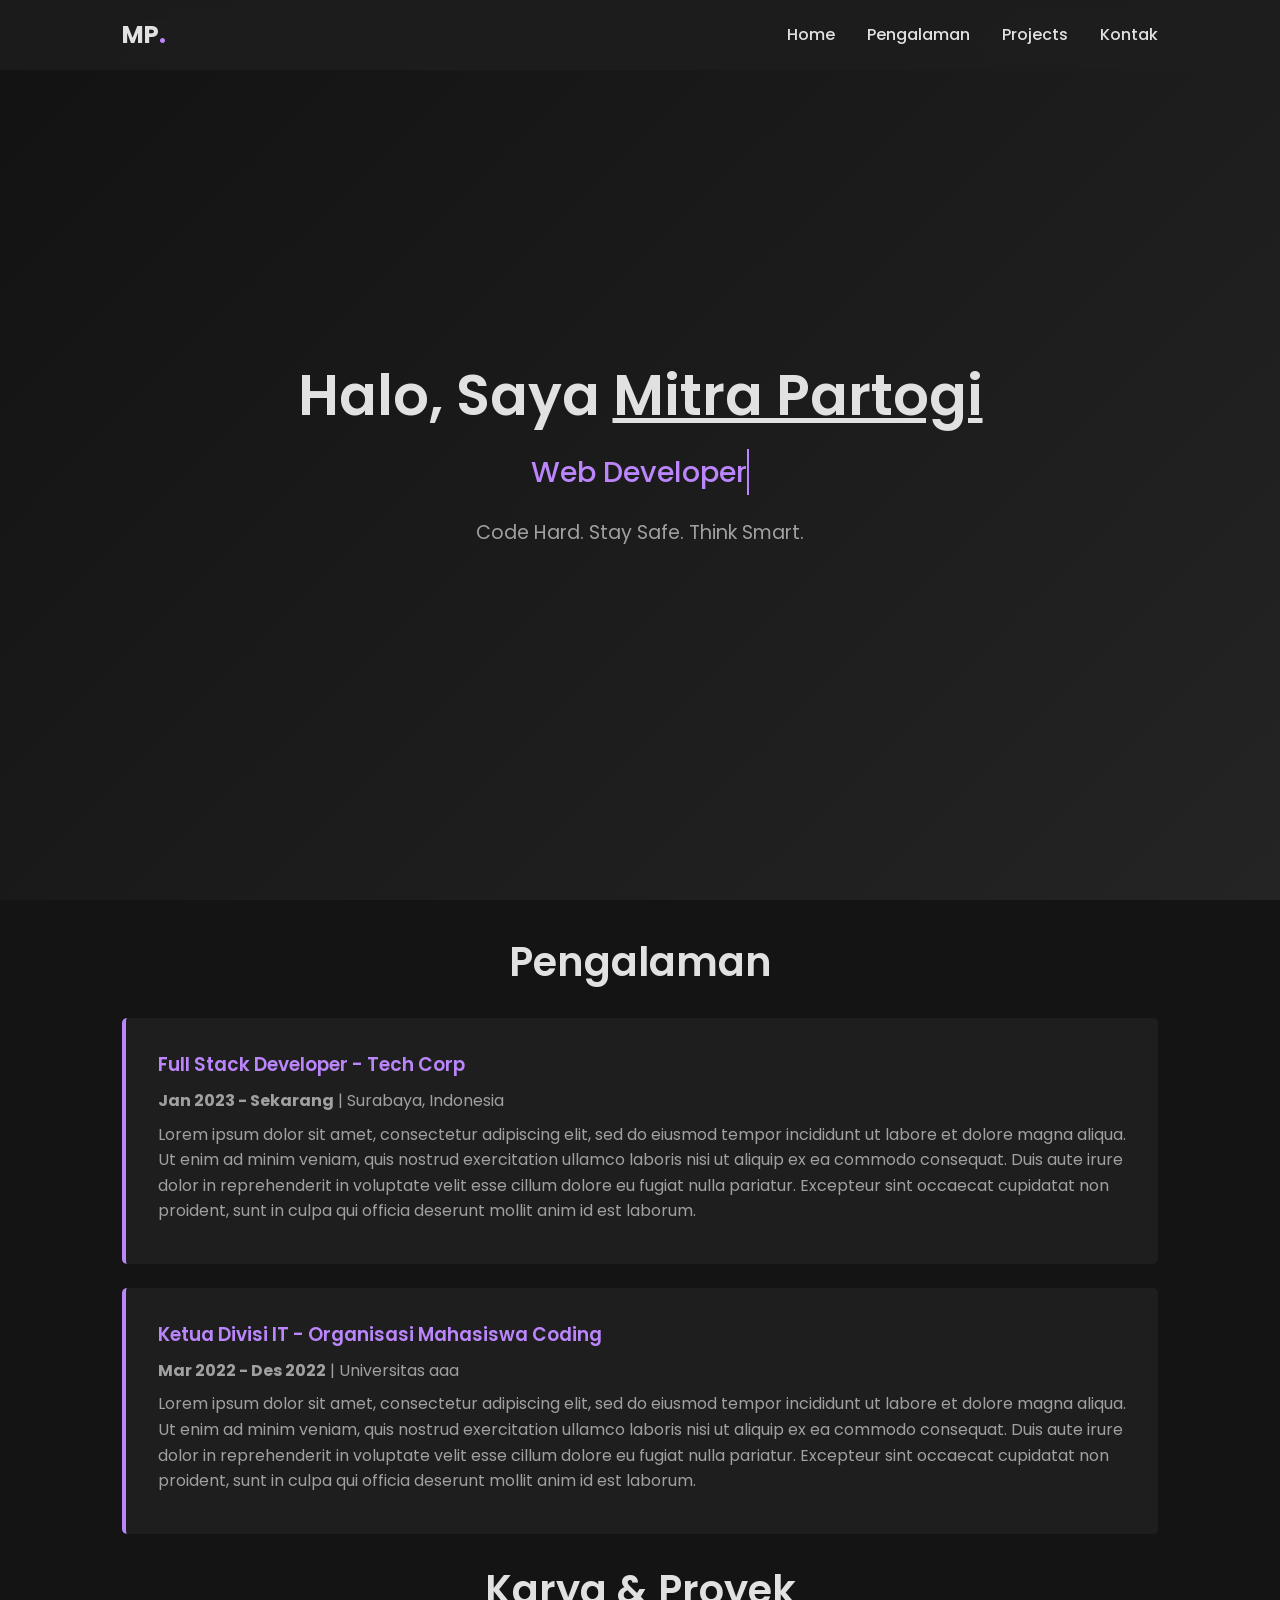
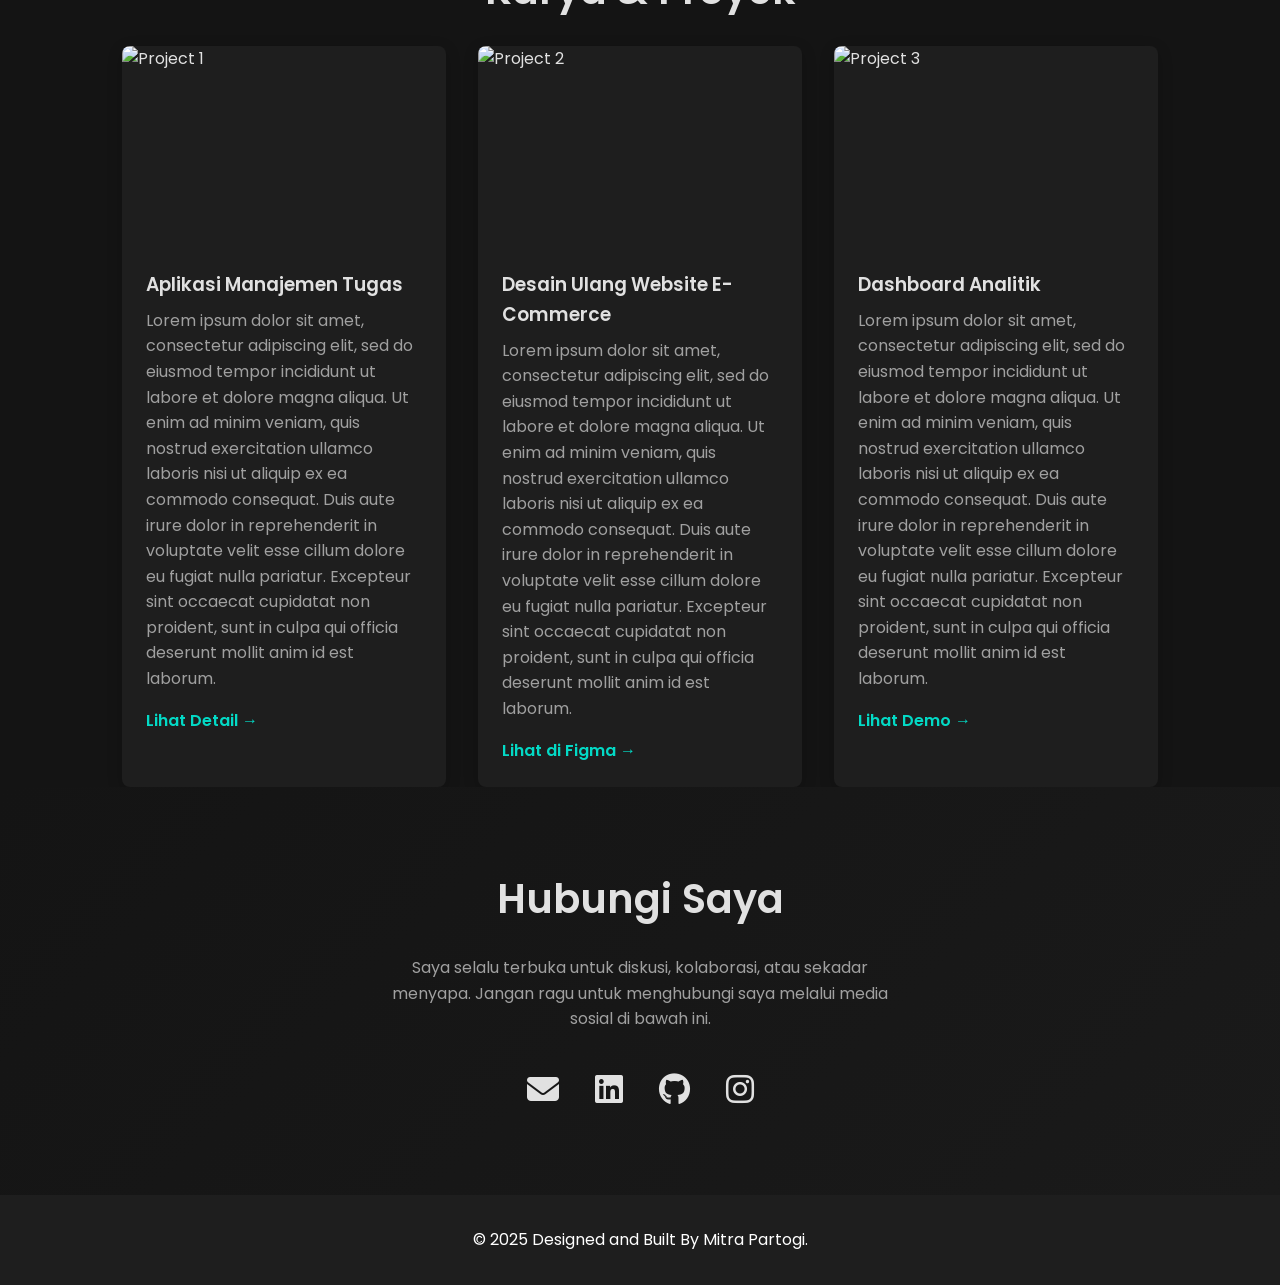
==== index.html @ 8de37dbc "big updatee" ====
<!DOCTYPE html>
<html lang="id">
<head>
    <meta charset="UTF-8">
    <meta name="viewport" content="width=device-width, initial-scale=1.0">
    <title>Mitra Partogi</title>
    <link rel="preconnect" href="https://fonts.googleapis.com">
    <link rel="preconnect" href="https://fonts.gstatic.com" crossorigin>
    <link href="https://fonts.googleapis.com/css2?family=Poppins:wght@400;500;600;700&display=swap" rel="stylesheet">
    <link rel="stylesheet" href="https://cdnjs.cloudflare.com/ajax/libs/font-awesome/6.5.1/css/all.min.css">
    <link rel="stylesheet" href="style.css">
</head>
<body>

    <header class="navbar">
        <div class="container">
            <a href="#home" class="logo">MP<span class="logoo">.</span></a>
            <ul class="nav-links">
                <li><a href="#home">Home</a></li>
                <li><a href="#experience">Pengalaman</a></li>
                <li><a href="#work">Projects</a></li>
                <li><a href="#contact">Kontak</a></li>
            </ul>
        </div>  
    </header>

    <main>
        <section id="home">
            <div class="home-content">
                <h1>Halo, Saya <span style="text-decoration: underline;">Mitra Partogi</span></h1>
                <p class="profession">Web Developer & UI/UX Enthusiast</p>
                <p class="tagline">Code Hard. Stay Safe. Think Smart.</p>
            </div>
        </section>

        <section id="experience" class="container">
            <h2 style="margin-top: 30px;">Pengalaman</h2>
            <div class="experience-list">
                <div class="experience-item">
                    <h3>Full Stack Developer - Tech Corp</h3>
                    <p><strong>Jan 2023 - Sekarang</strong> | Surabaya, Indonesia</p>
                    <p>
Lorem ipsum dolor sit amet, consectetur adipiscing elit, sed do eiusmod tempor incididunt ut labore et dolore magna aliqua. Ut enim ad minim veniam, quis nostrud exercitation ullamco laboris nisi ut aliquip ex ea commodo consequat. Duis aute irure dolor in reprehenderit in voluptate velit esse cillum dolore eu fugiat nulla pariatur. Excepteur sint occaecat cupidatat non proident, sunt in culpa qui officia deserunt mollit anim id est laborum.                    </p>
                </div>
                <div class="experience-item">
                    <h3>Ketua Divisi IT - Organisasi Mahasiswa Coding</h3>
                    <p><strong>Mar 2022 - Des 2022</strong> | Universitas aaa</p>
                    <p>
                        Lorem ipsum dolor sit amet, consectetur adipiscing elit, sed do eiusmod tempor incididunt ut labore et dolore magna aliqua. Ut enim ad minim veniam, quis nostrud exercitation ullamco laboris nisi ut aliquip ex ea commodo consequat. Duis aute irure dolor in reprehenderit in voluptate velit esse cillum dolore eu fugiat nulla pariatur. Excepteur sint occaecat cupidatat non proident, sunt in culpa qui officia deserunt mollit anim id est laborum.
                    </p>
                </div>
            </div>
        </section>

        <section id="work" class="container">
            <h2>Karya & Proyek</h2>
            <div class="project-grid">
                <div class="project-card">
                    <img src="https://source.unsplash.com/500x300/?website,tech" alt="Project 1">
                    <div class="project-content">
                        <h3>Aplikasi Manajemen Tugas</h3>
                        <p>
                            Lorem ipsum dolor sit amet, consectetur adipiscing elit, sed do eiusmod tempor incididunt ut labore et dolore magna aliqua. Ut enim ad minim veniam, quis nostrud exercitation ullamco laboris nisi ut aliquip ex ea commodo consequat. Duis aute irure dolor in reprehenderit in voluptate velit esse cillum dolore eu fugiat nulla pariatur. Excepteur sint occaecat cupidatat non proident, sunt in culpa qui officia deserunt mollit anim id est laborum.
                        </p>
                        <a href="#" class="project-link">Lihat Detail &rarr;</a>
                    </div>
                </div>
                <div class="project-card">
                    <img src="https://source.unsplash.com/500x300/?ecommerce,abstract" alt="Project 2">
                    <div class="project-content">
                        <h3>Desain Ulang Website E-Commerce</h3>
                        <p>
                            Lorem ipsum dolor sit amet, consectetur adipiscing elit, sed do eiusmod tempor incididunt ut labore et dolore magna aliqua. Ut enim ad minim veniam, quis nostrud exercitation ullamco laboris nisi ut aliquip ex ea commodo consequat. Duis aute irure dolor in reprehenderit in voluptate velit esse cillum dolore eu fugiat nulla pariatur. Excepteur sint occaecat cupidatat non proident, sunt in culpa qui officia deserunt mollit anim id est laborum.
                        </p>
                        <a href="#" class="project-link">Lihat di Figma &rarr;</a>
                    </div>
                </div>
                <div class="project-card">
                    <img src="https://source.unsplash.com/500x300/?data,visualization" alt="Project 3">
                    <div class="project-content">
                        <h3>Dashboard Analitik</h3>
                        <p>
                           Lorem ipsum dolor sit amet, consectetur adipiscing elit, sed do eiusmod tempor incididunt ut labore et dolore magna aliqua. Ut enim ad minim veniam, quis nostrud exercitation ullamco laboris nisi ut aliquip ex ea commodo consequat. Duis aute irure dolor in reprehenderit in voluptate velit esse cillum dolore eu fugiat nulla pariatur. Excepteur sint occaecat cupidatat non proident, sunt in culpa qui officia deserunt mollit anim id est laborum.
                        </p>   
                        <a href="#" class="project-link">Lihat Demo &rarr;</a>
                    </div>
                </div>
            </div>
        </section>

        <section id="contact">
            <div class="container contact-content">
                <h2>Hubungi Saya</h2>
                <p>Saya selalu terbuka untuk diskusi, kolaborasi, atau sekadar menyapa. Jangan ragu untuk menghubungi saya melalui media sosial di bawah ini.</p>
                <div class="social-links">
                    <a href="mailto:mitrapartogi@gmail.com" target="_blank" title="Email"><i class="fas fa-envelope"></i></a>
                    <a href="https://www.linkedin.com/in/mitra-partogi" target="_blank" title="LinkedIn"><i class="fab fa-linkedin"></i></a>
                    <a href="https://github.com/mitrapartogi13" target="_blank" title="GitHub"><i class="fab fa-github"></i></a>
                    <a href="https://www.instagram.com/mitrapartogiii._/" target="_blank" title="Instagram"><i class="fab fa-instagram"></i></a>
                </div>
            </div>
        </section>
    </main>

    <footer>
        <div class="container">
            <p>&copy; 2025 Designed and Built By Mitra Partogi.</p>
        </div>
    </footer>

    <script src="script.js"></script>


</body>
</html>
---- style.css ----
/* --- General Styling & Variables --- */

        html {
            scroll-padding-top: 70.39px; 
            scroll-behavior: smooth;
        }
        :root {
            --primary-color: #BB86FC;
            --secondary-color: #03DAC6;
            --background-color: #141414;
            --surface-color: #1E1E1E;
            --text-color: #E1E1E1;
            --text-color-secondary: #A0A0A0;
        }

        * {
            margin: 0;
            padding: 0;
            box-sizing: border-box;
            scroll-behavior: smooth;
        }

        body {
            font-family: 'Poppins', sans-serif;
            background-color: var(--background-color);
            color: var(--text-color);
            line-height: 1.6;
        }

        .container {
            max-width: 1100px;
            margin: auto;
            padding: 0 2rem;
            overflow: hidden;
            
        }

        h1, h2, h3 {
            font-weight: 600;
            color: var(--text-color);
        }

        h1 { font-size: 3rem; }
        h2 { font-size: 2.5rem; margin-bottom: 1.5rem; text-align: center; }

        section {
            padding: 5rem 0;
            opacity: 0;
            transform: translateY(20px);
            transition: opacity 0.6s ease-out, transform 0.6s ease-out;
        }

        section.visible {
            opacity: 1;
            transform: translateY(0);
        }

        /* --- Navigation Bar --- */
        .navbar {
            position: fixed;
            top: 0;
            left: 0;
            width: 100%;
            padding: 1rem 0;
            background: rgba(30, 30, 30, 0.85);
            backdrop-filter: blur(10px);
            z-index: 1000;
            transition: background 0.3s;
        }
        
        .navbar .container {
            display: flex;
            justify-content: space-between;
            align-items: center;
        }

        .navbar .logo {
            font-size: 1.5rem;
            font-weight: 700;
            color: var(--text-color);
            text-decoration: none;
           

            transition: transform 0.3s ease-in-out;
            will-change: transform;
        }
        .navbar .logo .logoo {
            color: var(--primary-color);
        }

        .navbar .logo:hover {
           transform: scale(1.05);
        }

        .nav-links {
            list-style: none;
            display: flex;
        }

        .nav-links li {
            margin-left: 2rem;
        }

        .nav-links a {
            color: var(--text-color);
            text-decoration: none;
            font-weight: 500;
            position: relative;
            transition: color 0.3s;
        }

        .nav-links a::after {
            content: '';
            position: absolute;
            width: 0;
            height: 2px;
            bottom: -5px;
            left: 50%;
            transform: translateX(-50%);
            background-color: var(--primary-color);
            transition: width 0.3s;
        }

        .nav-links a:hover {
            color: var(--primary-color);
        }

        .nav-links a:hover::after {
            width: 100%;
        }

        /* --- Home Section --- */
        #home {
            height: 100vh;
            display: flex;
            align-items: center;
            text-align: center;
            background: linear-gradient(135deg, rgba(18, 18, 18, 0.95), rgba(40, 40, 40, 0.8)), no-repeat center center/cover;
            /* background: linear-gradient(135deg, rgba(18, 18, 18, 0.95), rgba(40, 40, 40, 0.8)), url('https://www.istockphoto.com/photo/colorful-light-abstract-background-for-backdrop-and-copy-space-abstract-dark-gm1201994146-344903855?utm_campaign=srp_photos_bottom&utm_content=https%3A%2F%2Funsplash.com%2Fs%2Fphotos%2Fabstract-drk&utm_medium=affiliate&utm_source=unsplash&utm_term=abstract+drk%3A%3A%3A') no-repeat center center/cover; */

        }

        #home .home-content {
            max-width: 800px;
            margin: auto;
        }

        #home h1 {
            font-size: 3.5rem;
            margin-bottom: 0.5rem;
        }

        #home .profession {
            font-size: 1.8rem;
            color: var(--primary-color);
            font-weight: 500;
            margin-bottom: 1rem;
            border-right: 2px solid var(--primary-color); /* Ganti warna jika perlu */
            animation: blink-caret .75s step-end infinite;
            white-space: nowrap; /* Mencegah teks turun baris saat animasi*/
            overflow: hidden; /* Menyembunyikan teks yang belum diketik */
            display: inline-block;
            
        }

        @keyframes blink-caret {
            from, to { border-color: transparent }
            50% { border-color: var(--primary-color); }
        }

        #home .tagline {
            font-size: 1.2rem;
            color: var(--text-color-secondary);
            max-width: 600px;
            margin: auto;
        }

        /* --- Experience Section --- */


        .experience-item {
            background: var(--surface-color);
            padding: 2rem;
            margin-bottom: 1.5rem;
            border-left: 4px solid var(--primary-color);
            border-radius: 5px;
            transition: transform 0.3s, box-shadow 0.3s;
        }

        .experience-item:hover {
            transform: translateY(-5px);
            box-shadow: 0 10px 20px rgba(0,0,0,0.2);
        }

        .experience-item h3 {
            color: var(--primary-color);
            margin-bottom: 0.5rem;
        }

        .experience-item p {
            color: var(--text-color-secondary);
            margin-bottom: 0.5rem;
        }

        /* --- Work/Projects Section --- */
        .project-grid {
            display: grid;
            grid-template-columns: repeat(auto-fit, minmax(320px, 1fr));
            gap: 2rem;
        }

        .project-card {
            background: var(--surface-color);
            border-radius: 8px;
            overflow: hidden;
            box-shadow: 0 4px 15px rgba(0,0,0,0.2);
            transition: transform 0.3s, box-shadow 0.3s;
        }

        .project-card:hover {
            transform: translateY(-10px);
            box-shadow: 0 15px 30px rgba(187, 134, 252, 0.15);
        }

        .project-card img {
            width: 100%;
            height: 200px;
            object-fit: cover;
            display: block;
        }

        .project-content {
            padding: 1.5rem;
        }

        .project-content h3 {
            margin-bottom: 0.5rem;
        }

        .project-content p {
            color: var(--text-color-secondary);
            margin-bottom: 1rem;
        }

        .project-link {
            display: inline-block;
            text-decoration: none;
            color: var(--secondary-color);
            font-weight: 600;
            transition: color 0.3s;
        }
        .project-link:hover {
            color: var(--primary-color);
        }

        /* --- Contact Section --- */
        #contact {
            background: linear-gradient(135deg, var(--background-color), #1a1a1a);
        }

        .contact-content {
            text-align: center;
            max-width: 600px;
            margin: auto;
        }

        .contact-content p {
            margin-bottom: 2rem;
            color: var(--text-color-secondary);
        }

        .social-links a {
            color: var(--text-color);
            font-size: 2rem;
            margin: 0 1rem;
            transition: color 0.3s, transform 0.3s;
        }

        .social-links a:hover {
            color: var(--primary-color);
            transform: translateY(-3px);
        }

        /* --- Footer --- */
        footer {
            text-align: center;
            padding: 2rem 0;
            background: var(--surface-color);
            color: white;
        }

        /* --- Responsive Design --- */
        @media (max-width: 768px) {
            h1 { font-size: 2.5rem; }
            #home h1 { font-size: 2.8rem; }
            #home .profession { font-size: 1.5rem; }
            h2 { font-size: 2rem; }

            .nav-links {
                display: none; /* Sembunyikan untuk menu hamburger jika diperlukan */
                /* Untuk contoh ini, kita biarkan tetap terlihat tapi akan wrap */
                flex-direction: column;
                position: absolute;
                top: 60px;
                right: 20px;
                background: var(--surface-color);
                padding: 1rem;
                border-radius: 5px;
            }

            .navbar .container {
                /* Atur agar logo tetap di kiri & ikon menu di kanan */
                /* Untuk saat ini kita biarkan sederhana */
            }
        }
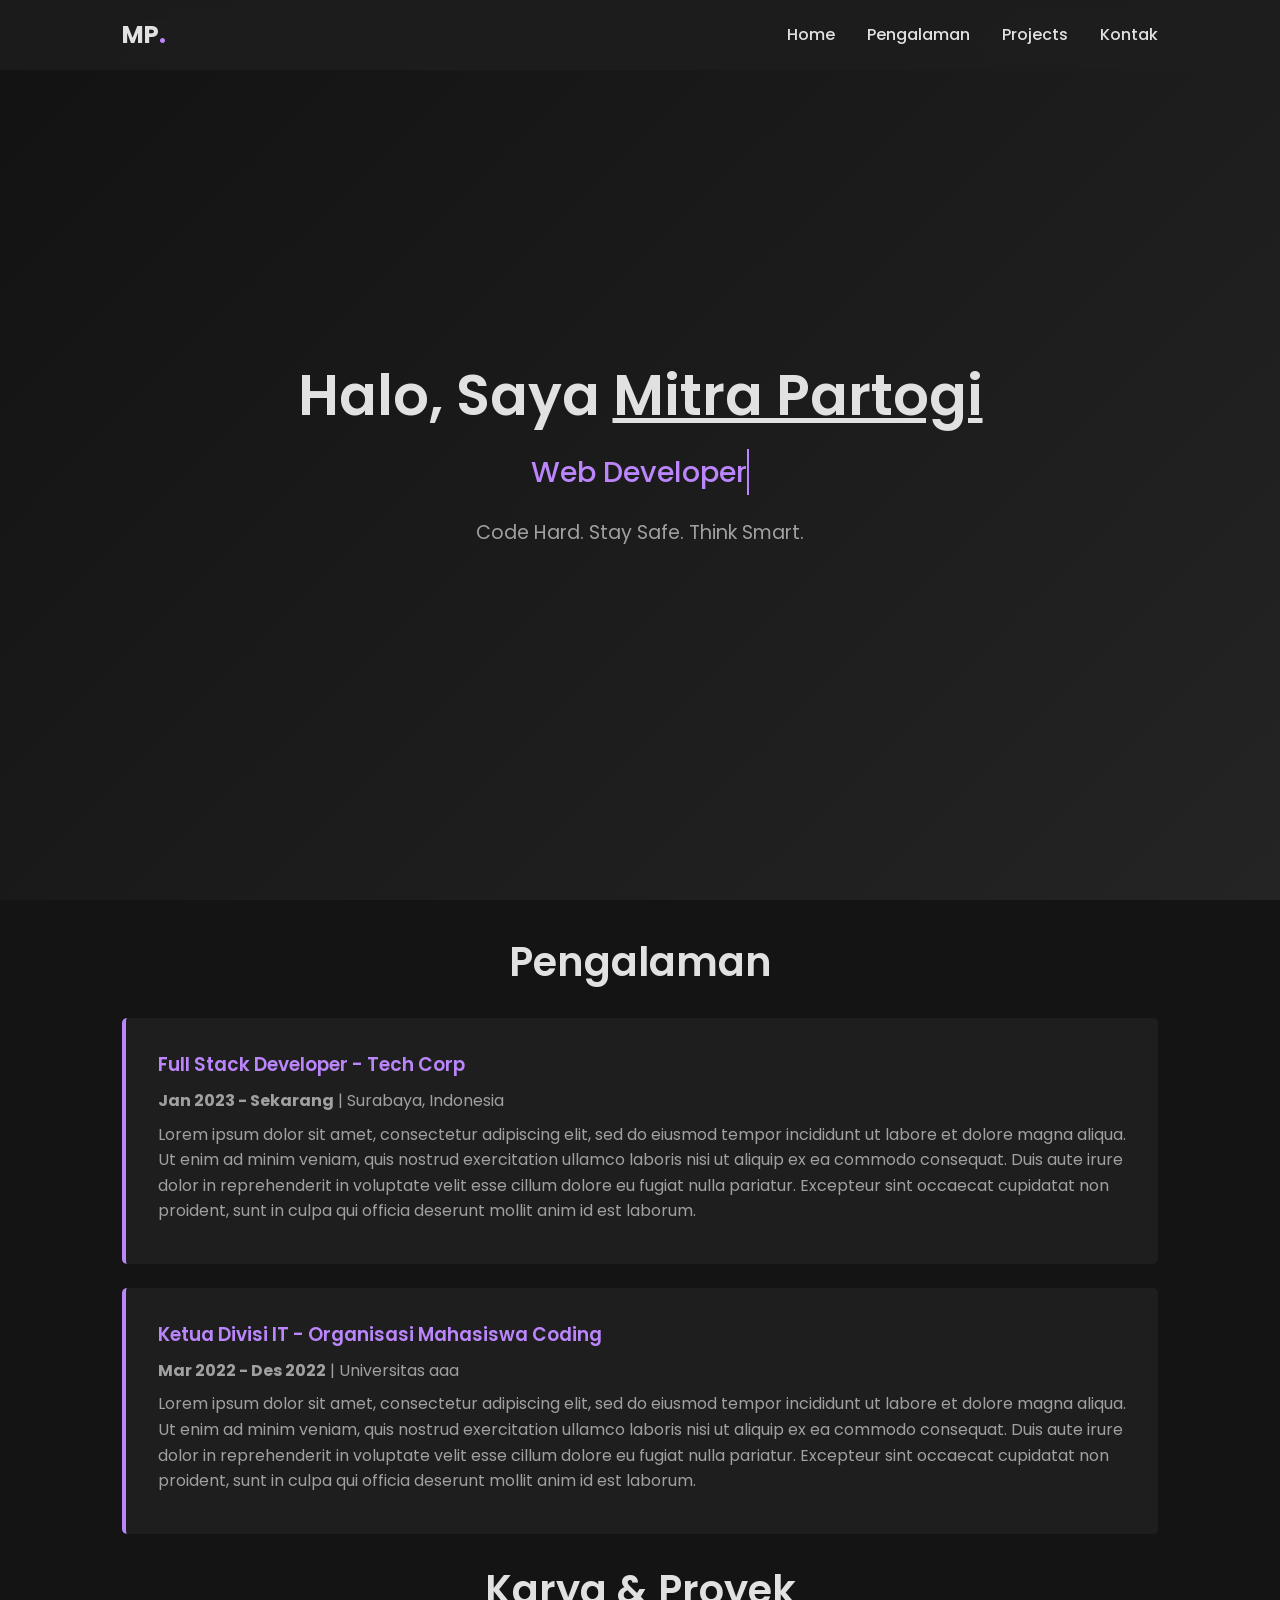
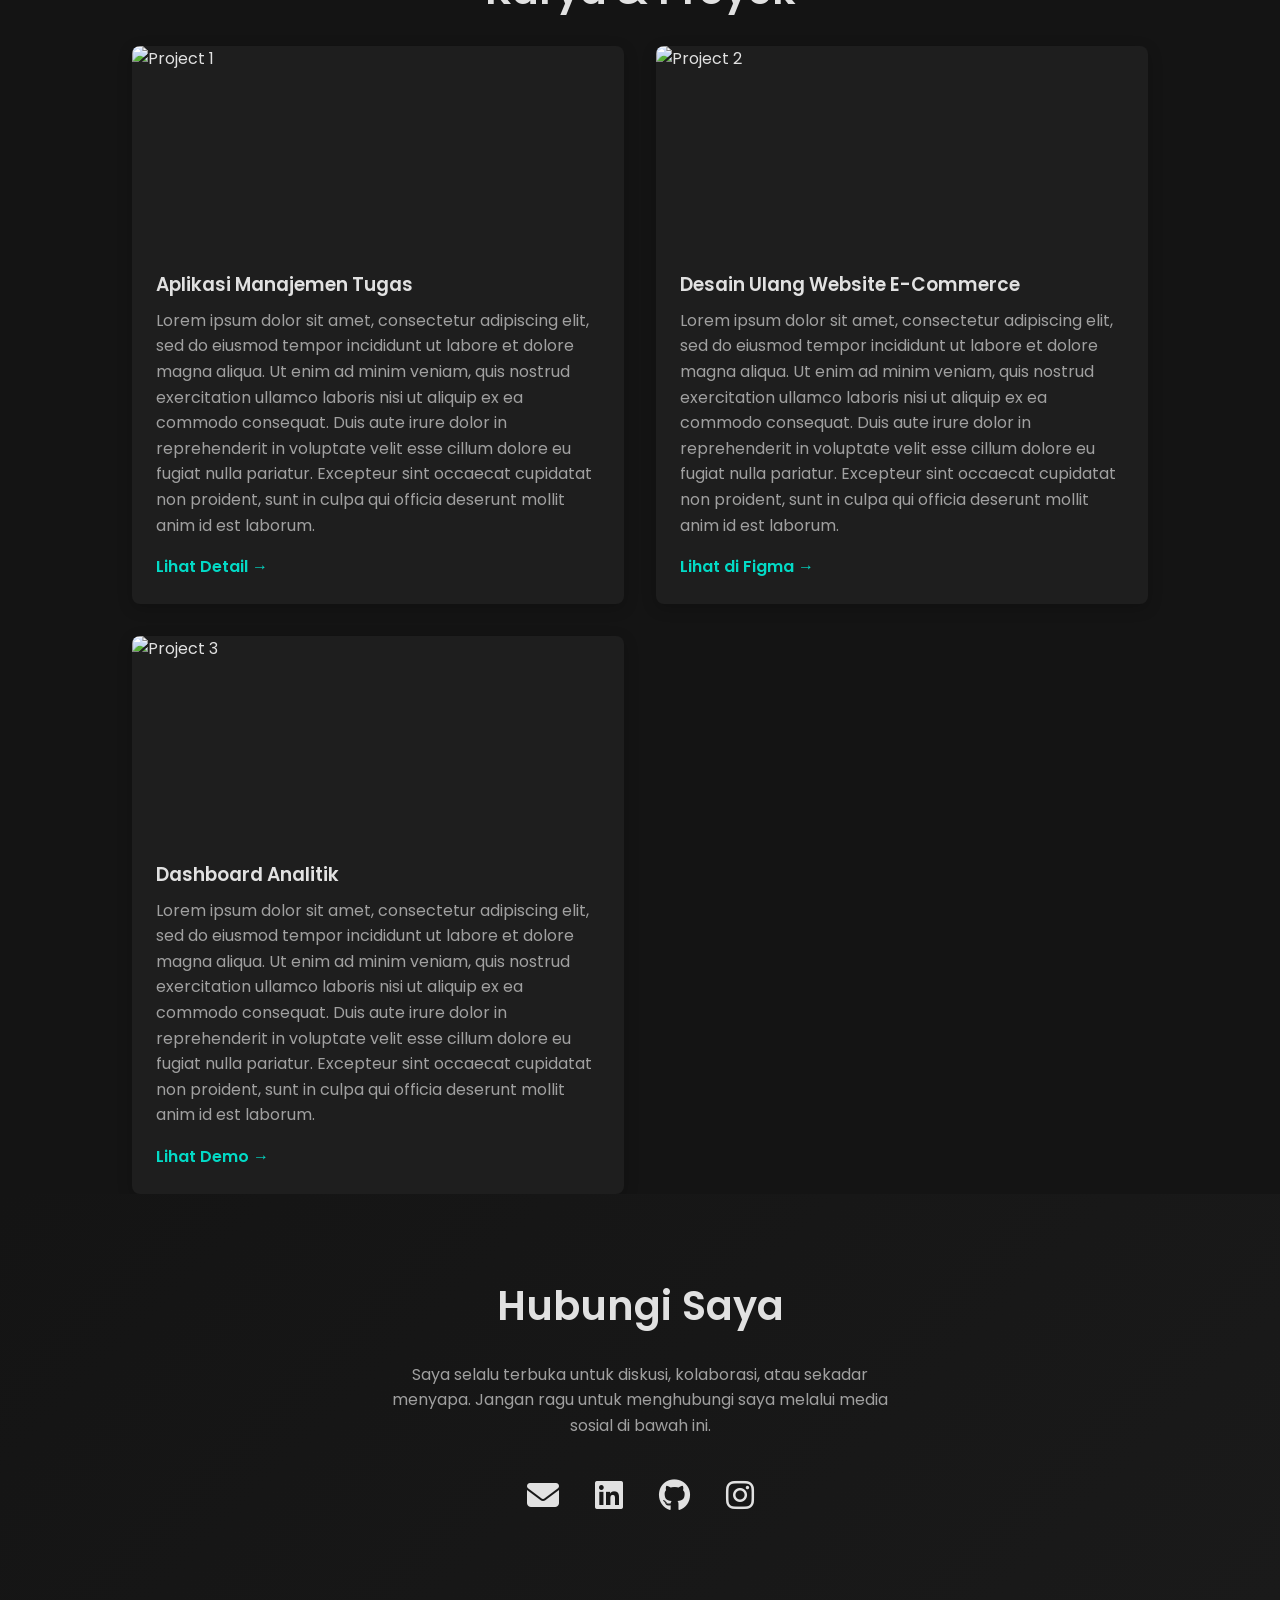
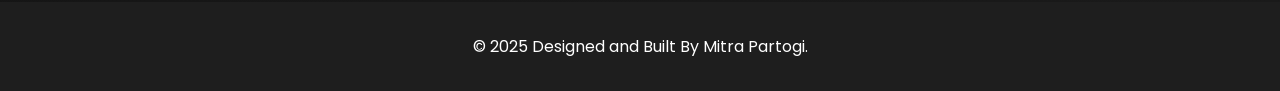
==== commit 451471b5: "big updatee" ====
--- a/index.html
+++ b/index.html
@@ -40,7 +40,7 @@
                     <h3>Full Stack Developer - Tech Corp</h3>
                     <p><strong>Jan 2023 - Sekarang</strong> | Surabaya, Indonesia</p>
                     <p>
-Lorem ipsum dolor sit amet, consectetur adipiscing elit, sed do eiusmod tempor incididunt ut labore et dolore magna aliqua. Ut enim ad minim veniam, quis nostrud exercitation ullamco laboris nisi ut aliquip ex ea commodo consequat. Duis aute irure dolor in reprehenderit in voluptate velit esse cillum dolore eu fugiat nulla pariatur. Excepteur sint occaecat cupidatat non proident, sunt in culpa qui officia deserunt mollit anim id est laborum.                    </p>
+                        Lorem ipsum dolor sit amet, consectetur adipiscing elit, sed do eiusmod tempor incididunt ut labore et dolore magna aliqua. Ut enim ad minim veniam, quis nostrud exercitation ullamco laboris nisi ut aliquip ex ea commodo consequat. Duis aute irure dolor in reprehenderit in voluptate velit esse cillum dolore eu fugiat nulla pariatur. Excepteur sint occaecat cupidatat non proident, sunt in culpa qui officia deserunt mollit anim id est laborum.                    </p>
                 </div>
                 <div class="experience-item">
                     <h3>Ketua Divisi IT - Organisasi Mahasiswa Coding</h3>
--- a/style.css
+++ b/style.css
@@ -207,6 +207,8 @@
             display: grid;
             grid-template-columns: repeat(auto-fit, minmax(320px, 1fr));
             gap: 2rem;
+            margin-left: 10px;
+            margin-right: 10px;
         }
 
         .project-card {
@@ -307,7 +309,10 @@
                 padding: 1rem;
                 border-radius: 5px;
             }
-
+            
+            p {
+                font-size: 0.95rem;
+            }
             .navbar .container {
                 /* Atur agar logo tetap di kiri & ikon menu di kanan */
                 /* Untuk saat ini kita biarkan sederhana */
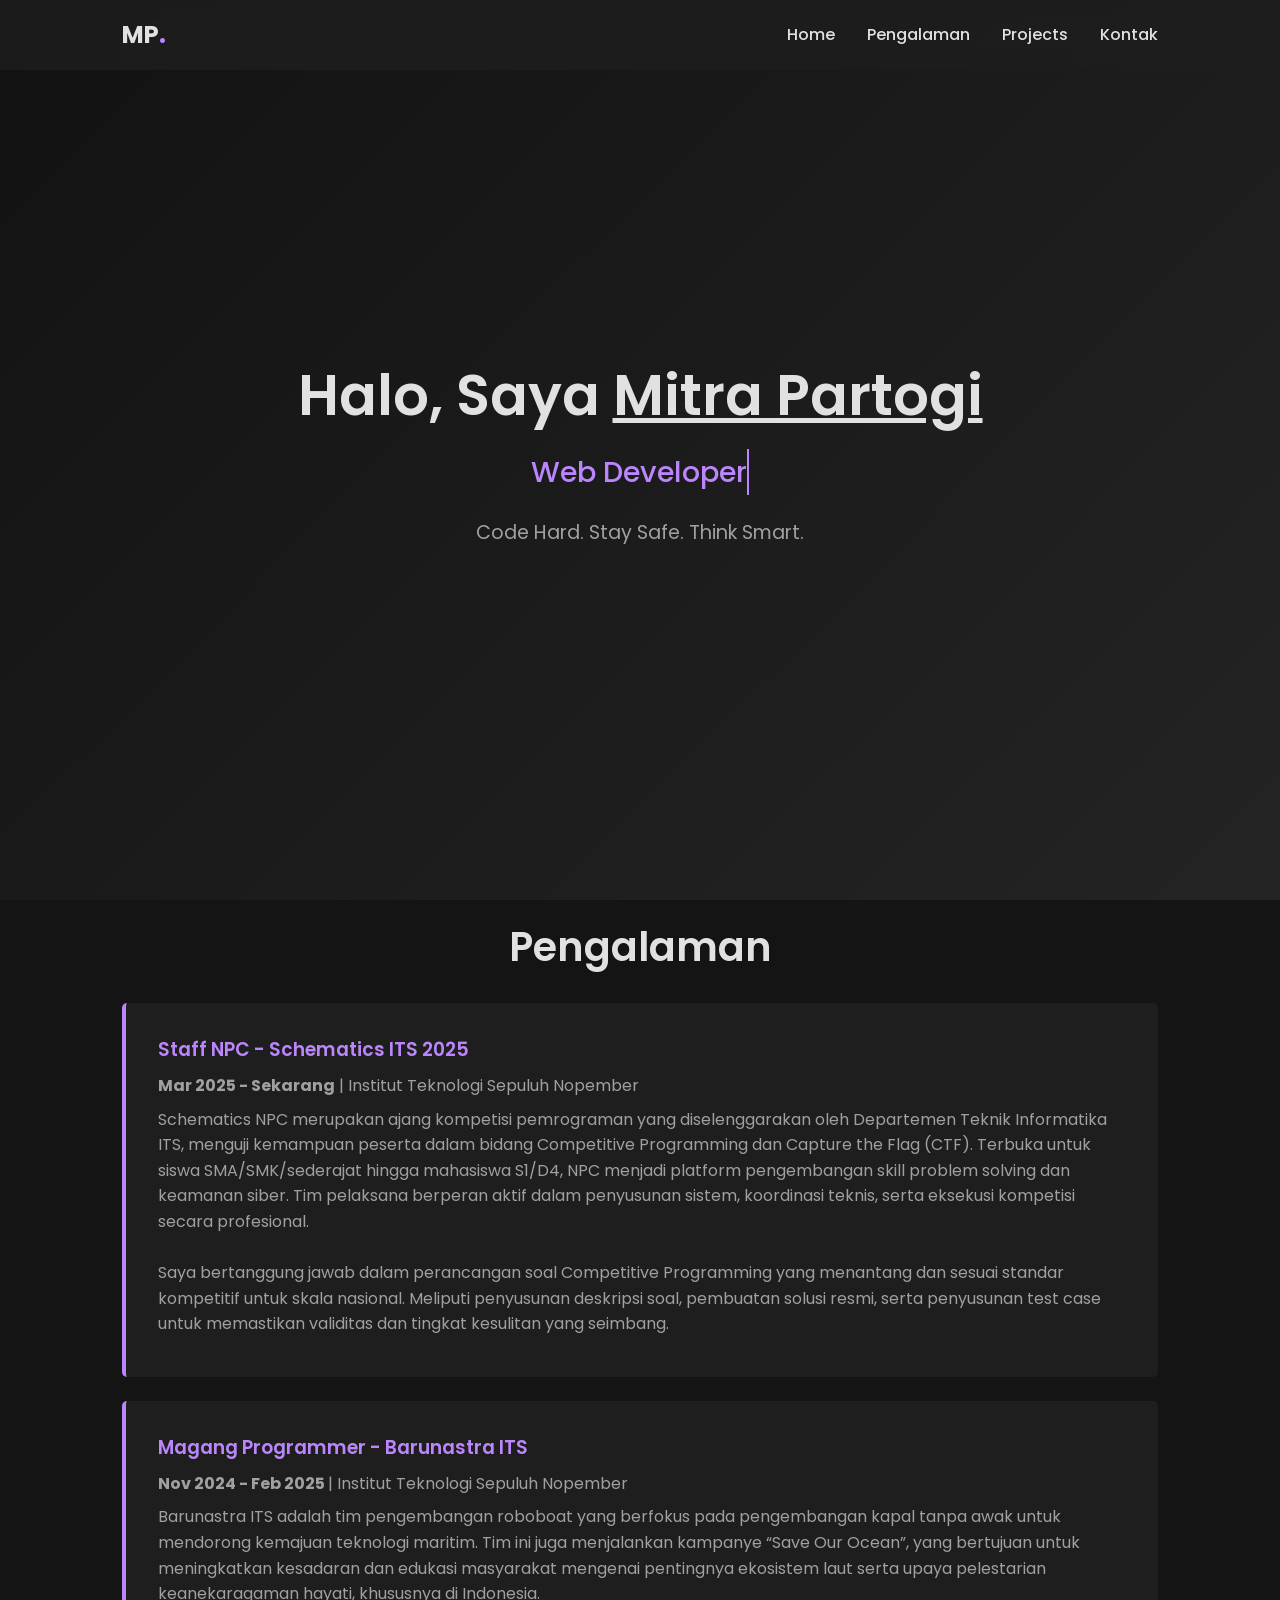
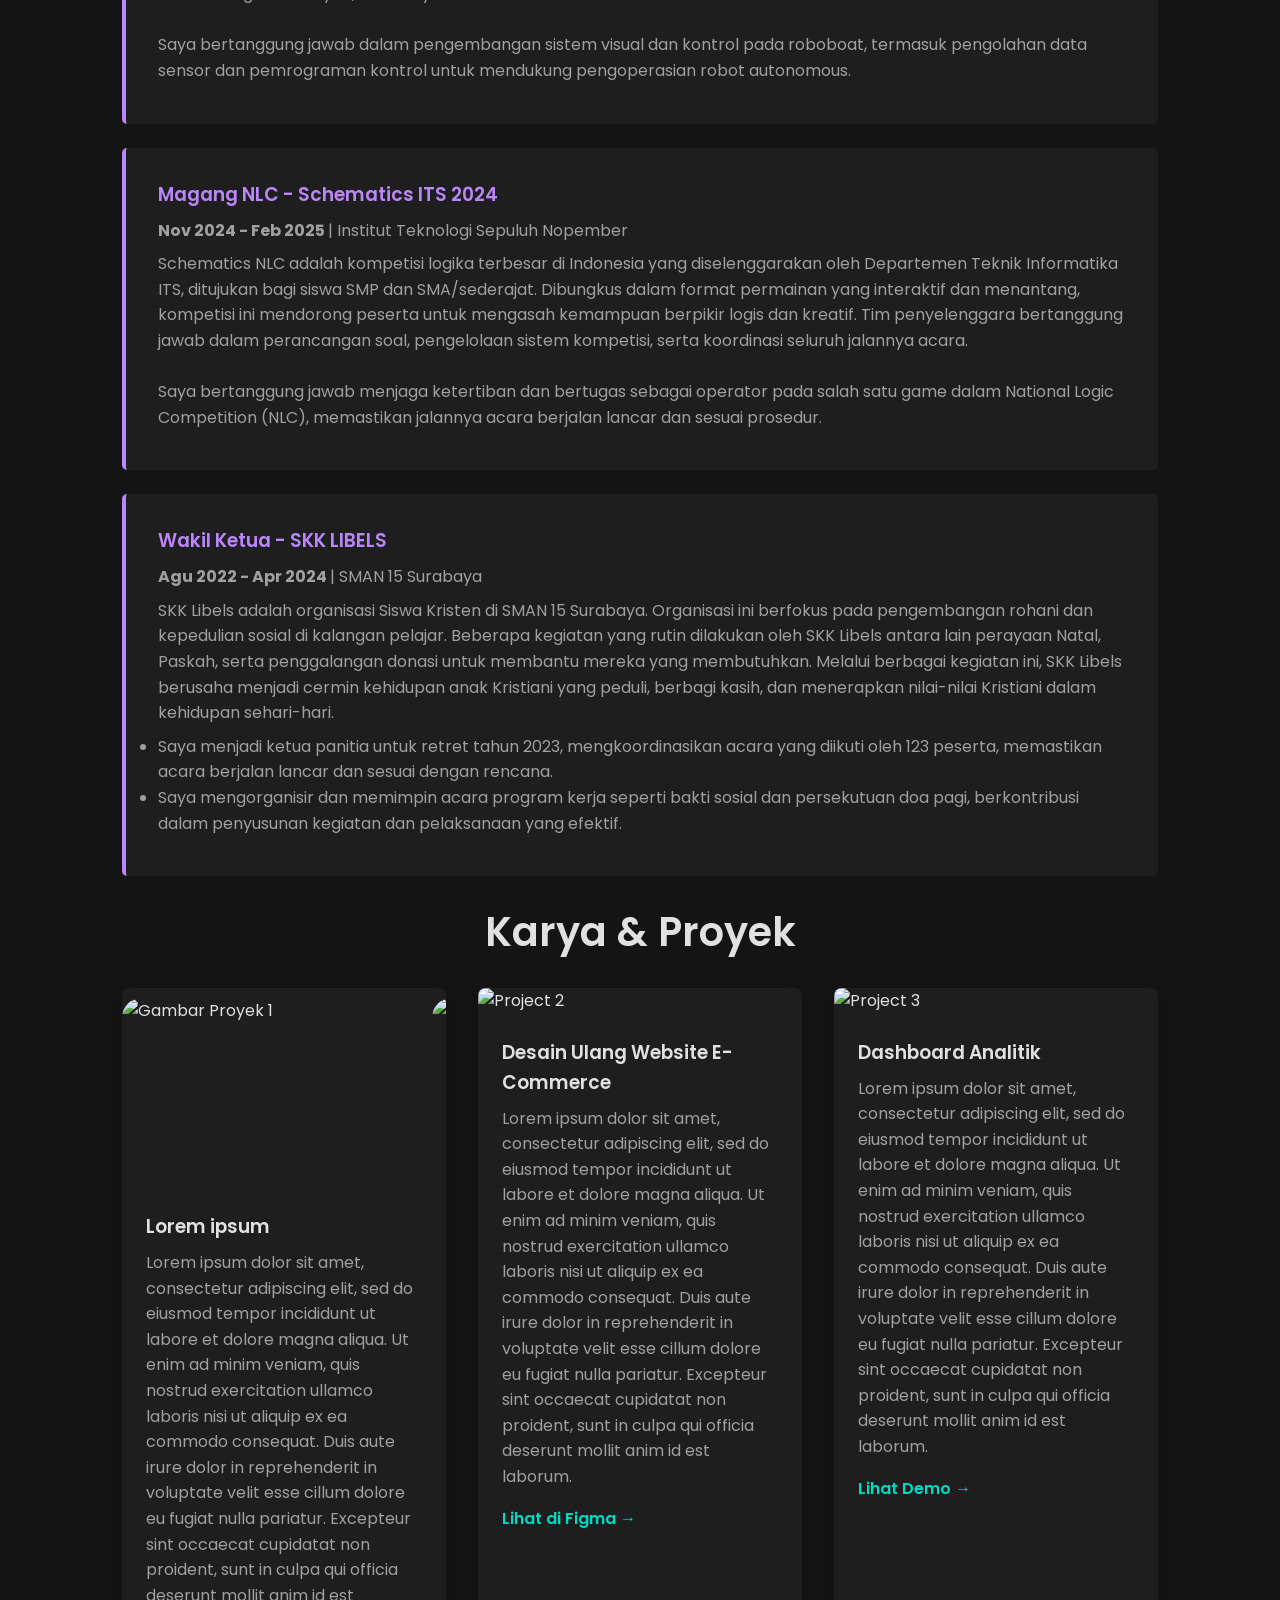
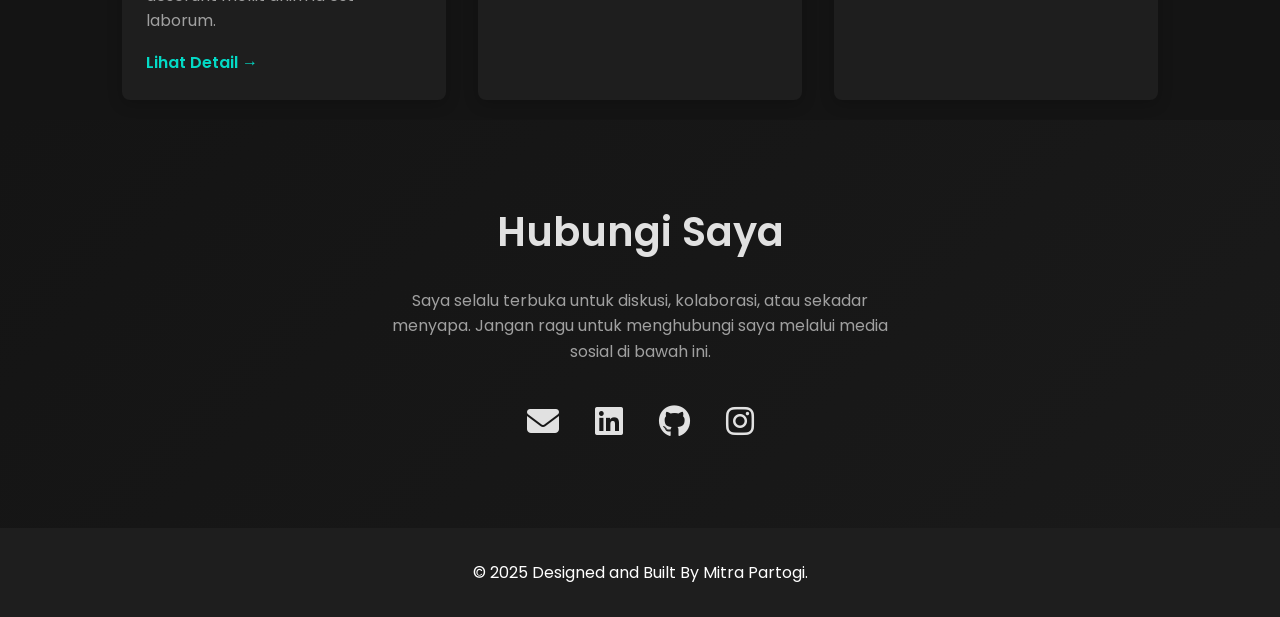
==== commit 7683f6b8: "bigus updatus" ====
--- a/index.html
+++ b/index.html
@@ -34,19 +34,70 @@
         </section>
 
         <section id="experience" class="container">
-            <h2 style="margin-top: 30px;">Pengalaman</h2>
+            <h2 style="margin-top: 15px;">Pengalaman</h2>
             <div class="experience-list">
                 <div class="experience-item">
-                    <h3>Full Stack Developer - Tech Corp</h3>
-                    <p><strong>Jan 2023 - Sekarang</strong> | Surabaya, Indonesia</p>
+                    <h3>
+                        Staff NPC - Schematics ITS 2025
+                    </h3>
+
+                    <p><strong>Mar 2025 - Sekarang</strong> | Institut Teknologi Sepuluh Nopember</p>
                     <p>
-                        Lorem ipsum dolor sit amet, consectetur adipiscing elit, sed do eiusmod tempor incididunt ut labore et dolore magna aliqua. Ut enim ad minim veniam, quis nostrud exercitation ullamco laboris nisi ut aliquip ex ea commodo consequat. Duis aute irure dolor in reprehenderit in voluptate velit esse cillum dolore eu fugiat nulla pariatur. Excepteur sint occaecat cupidatat non proident, sunt in culpa qui officia deserunt mollit anim id est laborum.                    </p>
+                        Schematics NPC merupakan ajang kompetisi pemrograman yang diselenggarakan oleh Departemen Teknik Informatika ITS, menguji
+                        kemampuan peserta dalam bidang Competitive Programming dan Capture the Flag (CTF). Terbuka untuk siswa SMA/SMK/sederajat
+                        hingga mahasiswa S1/D4, NPC menjadi platform pengembangan skill problem solving dan keamanan siber. Tim pelaksana berperan aktif
+                        dalam penyusunan sistem, koordinasi teknis, serta eksekusi kompetisi secara profesional. <br><br>
+                        Saya bertanggung jawab dalam perancangan soal Competitive Programming yang menantang dan sesuai standar kompetitif untuk skala
+                        nasional. Meliputi penyusunan deskripsi soal, pembuatan solusi resmi, serta penyusunan test case untuk memastikan validitas dan
+                        tingkat kesulitan yang seimbang.              
+                    </p>
                 </div>
+
                 <div class="experience-item">
-                    <h3>Ketua Divisi IT - Organisasi Mahasiswa Coding</h3>
-                    <p><strong>Mar 2022 - Des 2022</strong> | Universitas aaa</p>
+                    <h3> 
+                        Magang Programmer - Barunastra ITS
+                    </h3>
+                    <p><strong>Nov 2024 - Feb 2025 </strong> | Institut Teknologi Sepuluh Nopember</p>
                     <p>
-                        Lorem ipsum dolor sit amet, consectetur adipiscing elit, sed do eiusmod tempor incididunt ut labore et dolore magna aliqua. Ut enim ad minim veniam, quis nostrud exercitation ullamco laboris nisi ut aliquip ex ea commodo consequat. Duis aute irure dolor in reprehenderit in voluptate velit esse cillum dolore eu fugiat nulla pariatur. Excepteur sint occaecat cupidatat non proident, sunt in culpa qui officia deserunt mollit anim id est laborum.
+                        Barunastra ITS adalah tim pengembangan roboboat yang berfokus pada pengembangan kapal tanpa awak untuk mendorong kemajuan
+                        teknologi maritim. Tim ini juga menjalankan kampanye “Save Our Ocean”, yang bertujuan untuk meningkatkan kesadaran dan edukasi
+                        masyarakat mengenai pentingnya ekosistem laut serta upaya pelestarian keanekaragaman hayati, khususnya di Indonesia. <br><br>
+                        Saya bertanggung jawab dalam pengembangan sistem visual dan kontrol pada roboboat, termasuk pengolahan data sensor dan
+                        pemrograman kontrol untuk mendukung pengoperasian robot autonomous.          
+                    </p>
+                </div>
+
+                <div class="experience-item">
+                    <h3> 
+                        Magang NLC - Schematics ITS 2024
+                    </h3>
+                    <p><strong>Nov 2024 - Feb 2025 </strong> | Institut Teknologi Sepuluh Nopember</p>
+                    <p>
+                        Schematics NLC adalah kompetisi logika terbesar di Indonesia yang diselenggarakan oleh Departemen Teknik Informatika ITS, ditujukan
+                        bagi siswa SMP dan SMA/sederajat. Dibungkus dalam format permainan yang interaktif dan menantang, kompetisi ini mendorong peserta
+                        untuk mengasah kemampuan berpikir logis dan kreatif. Tim penyelenggara bertanggung jawab dalam perancangan soal, pengelolaan
+                        sistem kompetisi, serta koordinasi seluruh jalannya acara. <br><br>
+                        Saya bertanggung jawab menjaga ketertiban dan bertugas sebagai operator pada salah satu game dalam National Logic Competition (NLC), memastikan
+                        jalannya acara berjalan lancar dan sesuai prosedur.          
+                    </p>
+                </div>
+
+                <div class="experience-item">
+                    <h3> 
+                        Wakil Ketua - SKK LIBELS
+                    </h3>
+                    <p><strong>Agu 2022 - Apr 2024 </strong> | SMAN 15 Surabaya </p>
+                    <p>
+                        SKK Libels adalah organisasi Siswa Kristen di SMAN 15 Surabaya. Organisasi ini berfokus pada pengembangan rohani dan kepedulian
+                        sosial di kalangan pelajar. Beberapa kegiatan yang rutin dilakukan oleh SKK Libels antara lain perayaan Natal, Paskah, serta
+                        penggalangan donasi untuk membantu mereka yang membutuhkan. Melalui berbagai kegiatan ini, SKK Libels berusaha menjadi cermin
+                        kehidupan anak Kristiani yang peduli, berbagi kasih, dan menerapkan nilai-nilai Kristiani dalam kehidupan sehari-hari. 
+
+                        
+                        <ul style="color: rgb(160,160,160)">
+                            <li>Saya menjadi ketua panitia untuk retret tahun 2023, mengkoordinasikan acara yang diikuti oleh 123 peserta, memastikan acara berjalan lancar dan sesuai dengan rencana.</li>
+                            <li>Saya mengorganisir dan memimpin acara program kerja seperti bakti sosial dan persekutuan doa pagi, berkontribusi dalam penyusunan kegiatan dan pelaksanaan yang efektif.</li>
+                        </ul>
                     </p>
                 </div>
             </div>
@@ -55,16 +106,30 @@
         <section id="work" class="container">
             <h2>Karya & Proyek</h2>
             <div class="project-grid">
-                <div class="project-card">
-                    <img src="https://source.unsplash.com/500x300/?website,tech" alt="Project 1">
-                    <div class="project-content">
-                        <h3>Aplikasi Manajemen Tugas</h3>
-                        <p>
-                            Lorem ipsum dolor sit amet, consectetur adipiscing elit, sed do eiusmod tempor incididunt ut labore et dolore magna aliqua. Ut enim ad minim veniam, quis nostrud exercitation ullamco laboris nisi ut aliquip ex ea commodo consequat. Duis aute irure dolor in reprehenderit in voluptate velit esse cillum dolore eu fugiat nulla pariatur. Excepteur sint occaecat cupidatat non proident, sunt in culpa qui officia deserunt mollit anim id est laborum.
-                        </p>
-                        <a href="#" class="project-link">Lihat Detail &rarr;</a>
+               <div class="project-card">
+                <div class="image-window">
+                    <div class="image-scroller" style="padding-top:10px ;">
+                        <img class="card-images" src="img/dummy-1.jpeg" alt="Gambar Proyek 1">
+                        <img class="card-images" src="img/dummy-2.png" alt="Gambar Proyek 2">
+                        <img class="card-images" src="img/dummy-2.png" alt="Gambar Proyek 3">
+                        <img class="card-images" src="img/dummy-2.png" alt="Gambar Proyek 4">
+
+                        <img class="card-images" src="img/dummy-1.jpeg" alt="Gambar Proyek 1">
+                        <img class="card-images" src="img/dummy-2.png" alt="Gambar Proyek 2">
+                        <img class="card-images" src="img/dummy-2.png" alt="Gambar Proyek 3">
+                        <img class="card-images" src="img/dummy-2.png" alt="Gambar Proyek 4">
+                    
                     </div>
                 </div>
+                
+                <div class="project-content">
+                    <h3>Lorem ipsum</h3>
+                    <p>
+                    Lorem ipsum dolor sit amet, consectetur adipiscing elit, sed do eiusmod tempor incididunt ut labore et dolore magna aliqua. Ut enim ad minim veniam, quis nostrud exercitation ullamco laboris nisi ut aliquip ex ea commodo consequat. Duis aute irure dolor in reprehenderit in voluptate velit esse cillum dolore eu fugiat nulla pariatur. Excepteur sint occaecat cupidatat non proident, sunt in culpa qui officia deserunt mollit anim id est laborum.                    
+                    </p>
+                    <a href="#" class="project-link">Lihat Detail &rarr;</a>
+                </div>
+            </div>
                 <div class="project-card">
                     <img src="https://source.unsplash.com/500x300/?ecommerce,abstract" alt="Project 2">
                     <div class="project-content">
--- a/style.css
+++ b/style.css
@@ -205,10 +205,9 @@
         /* --- Work/Projects Section --- */
         .project-grid {
             display: grid;
-            grid-template-columns: repeat(auto-fit, minmax(320px, 1fr));
+            grid-template-columns: repeat(auto-fit, minmax(280px, 1fr));
             gap: 2rem;
-            margin-left: 10px;
-            margin-right: 10px;
+            margin-bottom: 20px;
         }
 
         .project-card {
@@ -224,13 +223,64 @@
             box-shadow: 0 15px 30px rgba(187, 134, 252, 0.15);
         }
 
-        .project-card img {
+        /* .project-card img {
             width: 100%;
             height: 200px;
             object-fit: cover;
             display: block;
-        }
-
+        } */
+        /* --- CSS BARU UNTUK IMAGE SCROLLER --- */
+
+        /* 1. Penata Jendela (Viewport) */
+        .image-window {
+            width: 100%;
+            height: 200px; /* Sesuaikan tinggi sesuai desain Anda */
+            overflow: hidden; /* Ini adalah trik utamanya, menyembunyikan bagian gambar yang meluber */
+        }
+
+        /* 2. Penata Rol Film (Kontainer Gambar) */
+        .image-scroller {
+            display: flex;
+            /* Memberi jarak 10px antar gambar dengan rapi */
+            gap: 10px; 
+            
+            /* Lebar = (Lebar gambar + gap) x Jumlah Total Gambar */
+            width: calc((300px + 10px) * 8); 
+            
+            height: 100%;
+            animation: scroll-anim 20s linear infinite;
+        }
+
+        /* 3. Penata Gambar di Dalam Scroller */
+        .image-scroller img {
+            width: 300px; /* Lebar tetap */
+            height: 100%;
+            object-fit: cover;
+            flex-shrink: 0;
+            
+        }
+
+        /* 4. [Opsional] Jeda Animasi Saat Kursor di Atas Kartu */
+        .project-card:hover .image-scroller {
+            animation-play-state: paused;
+        }
+
+
+        /* 5. Keyframes untuk Animasi Scroll */
+        @keyframes scroll-anim {
+            0% {
+                transform: translateX(0);
+            }
+            100% {
+                /* Geser ke kiri sejauh lebar set gambar pertama */
+                /* Contoh: 4 gambar x 300px = 1200px */
+                transform: translateX(calc(-300px * 4));
+            }
+        }
+
+        .card-images {
+            border-radius: 20px;
+        }
         .project-content {
             padding: 1.5rem;
         }
@@ -309,9 +359,9 @@
                 padding: 1rem;
                 border-radius: 5px;
             }
-            
+
             p {
-                font-size: 0.95rem;
+                font-size: 0.625rem;
             }
             .navbar .container {
                 /* Atur agar logo tetap di kiri & ikon menu di kanan */
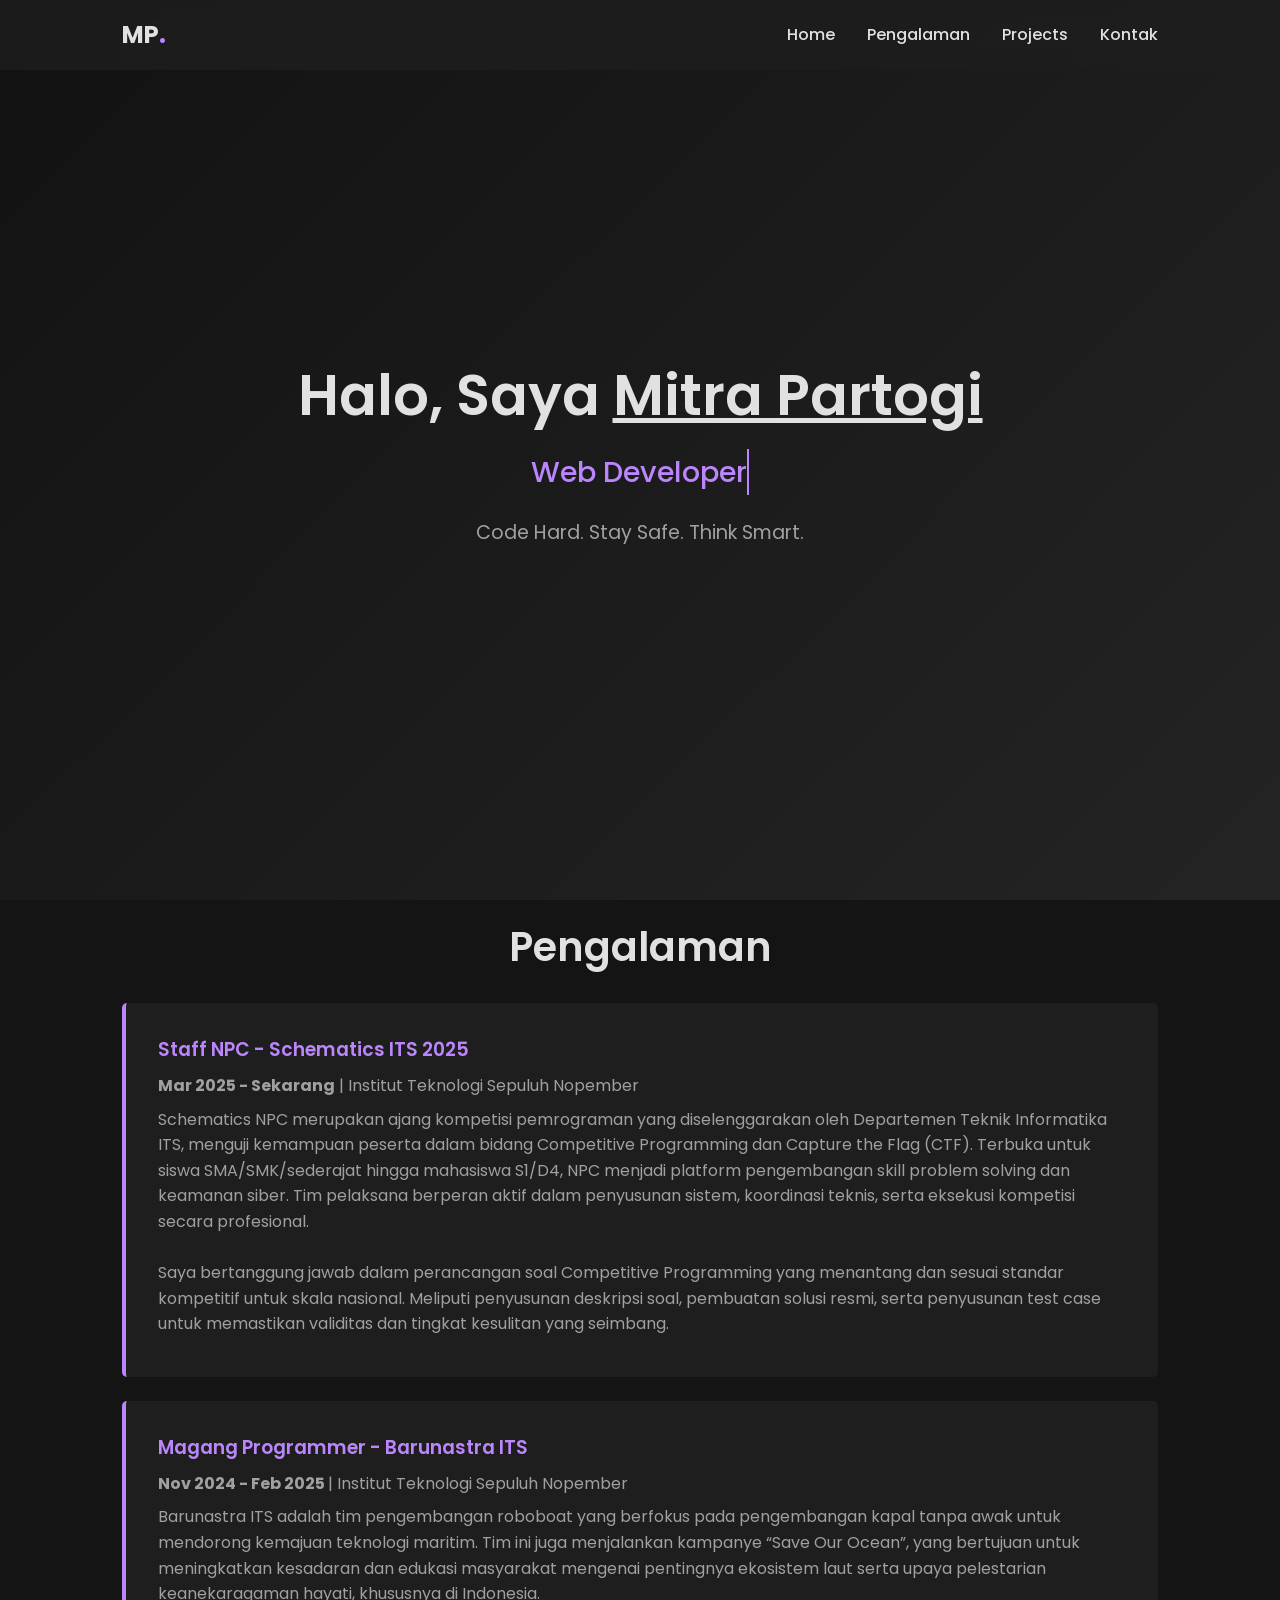
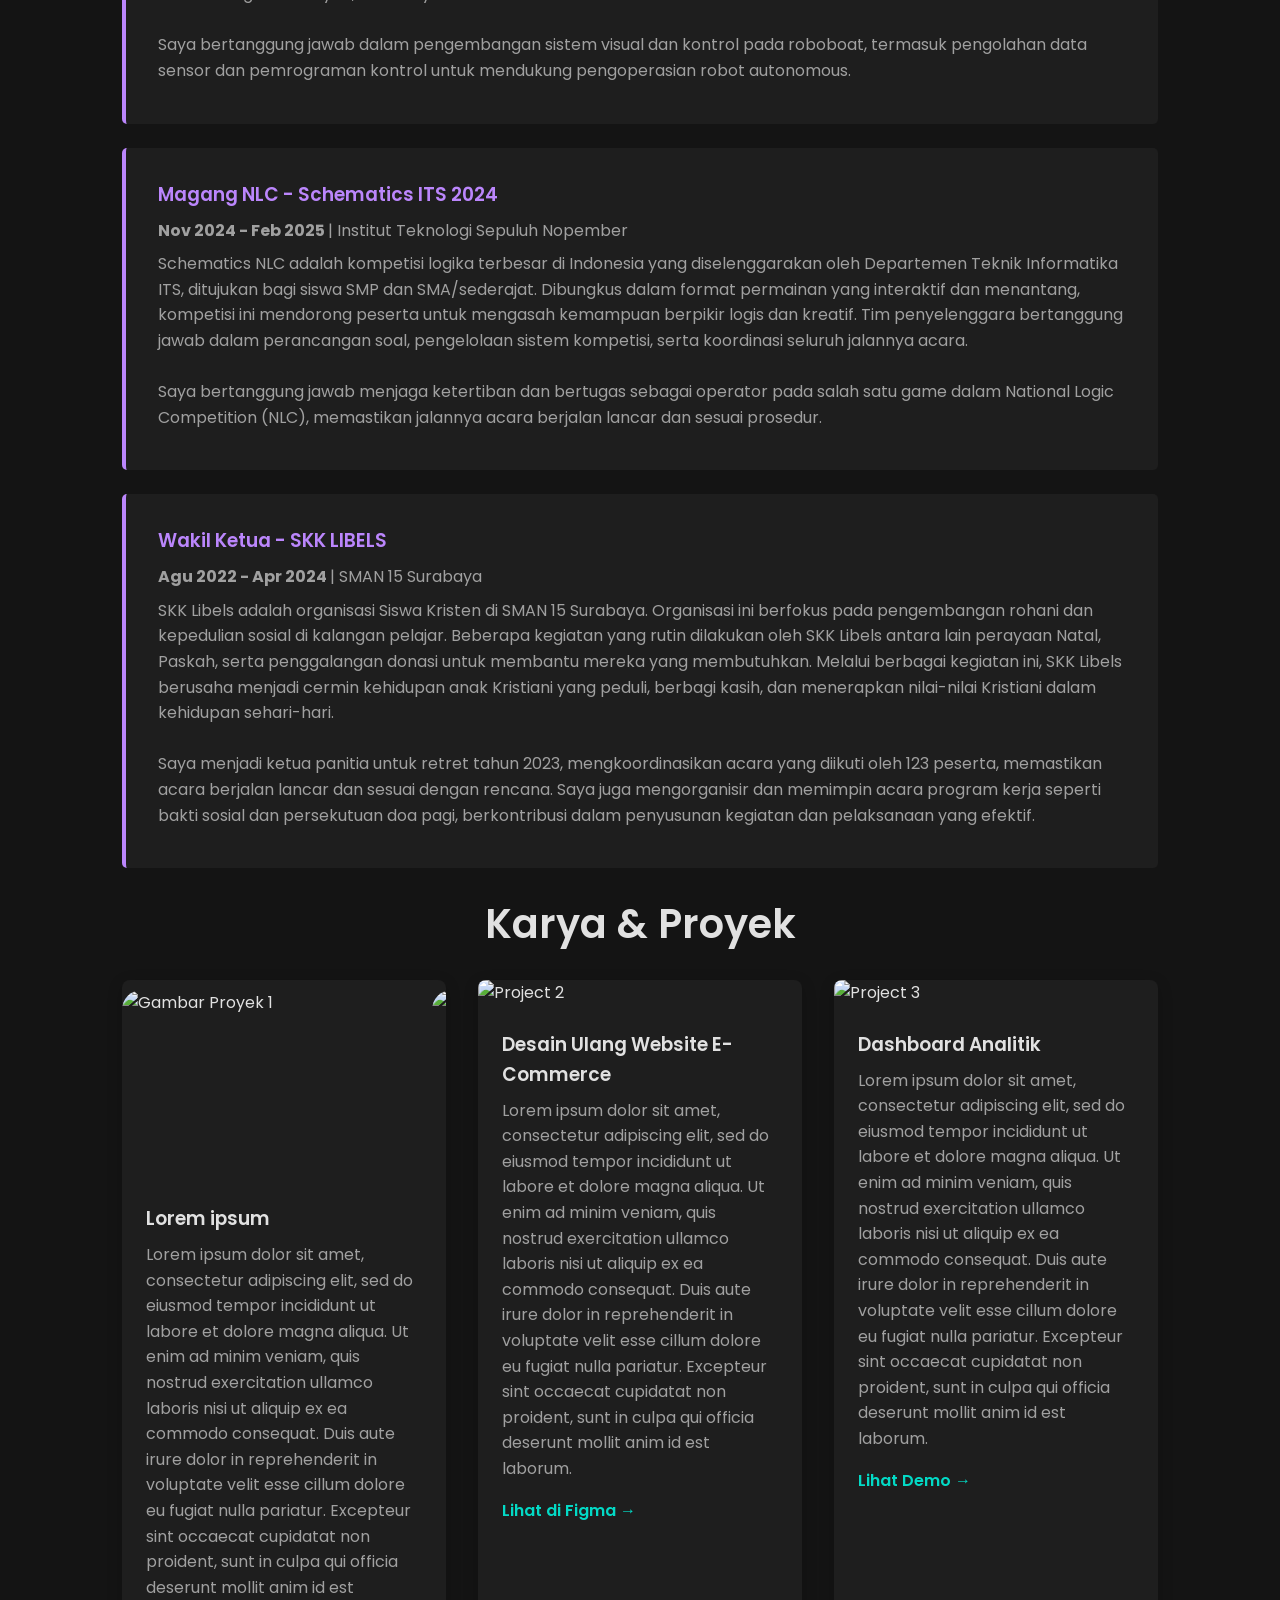
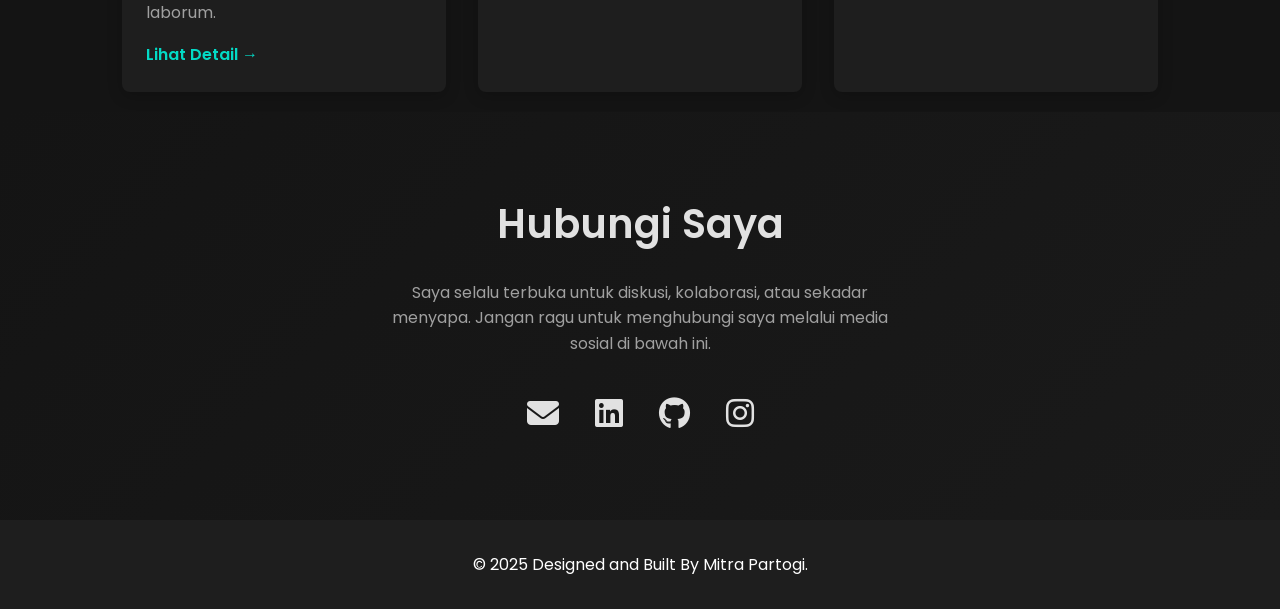
==== commit 6f2f5fed: "bigus updatus" ====
--- a/index.html
+++ b/index.html
@@ -92,12 +92,8 @@
                         sosial di kalangan pelajar. Beberapa kegiatan yang rutin dilakukan oleh SKK Libels antara lain perayaan Natal, Paskah, serta
                         penggalangan donasi untuk membantu mereka yang membutuhkan. Melalui berbagai kegiatan ini, SKK Libels berusaha menjadi cermin
                         kehidupan anak Kristiani yang peduli, berbagi kasih, dan menerapkan nilai-nilai Kristiani dalam kehidupan sehari-hari. 
-
-                        
-                        <ul style="color: rgb(160,160,160)">
-                            <li>Saya menjadi ketua panitia untuk retret tahun 2023, mengkoordinasikan acara yang diikuti oleh 123 peserta, memastikan acara berjalan lancar dan sesuai dengan rencana.</li>
-                            <li>Saya mengorganisir dan memimpin acara program kerja seperti bakti sosial dan persekutuan doa pagi, berkontribusi dalam penyusunan kegiatan dan pelaksanaan yang efektif.</li>
-                        </ul>
+                        <br><br>
+                        Saya menjadi ketua panitia untuk retret tahun 2023, mengkoordinasikan acara yang diikuti oleh 123 peserta, memastikan acara berjalan lancar dan sesuai dengan rencana. Saya juga mengorganisir dan memimpin acara program kerja seperti bakti sosial dan persekutuan doa pagi, berkontribusi dalam penyusunan kegiatan dan pelaksanaan yang efektif. <br>
                     </p>
                 </div>
             </div>
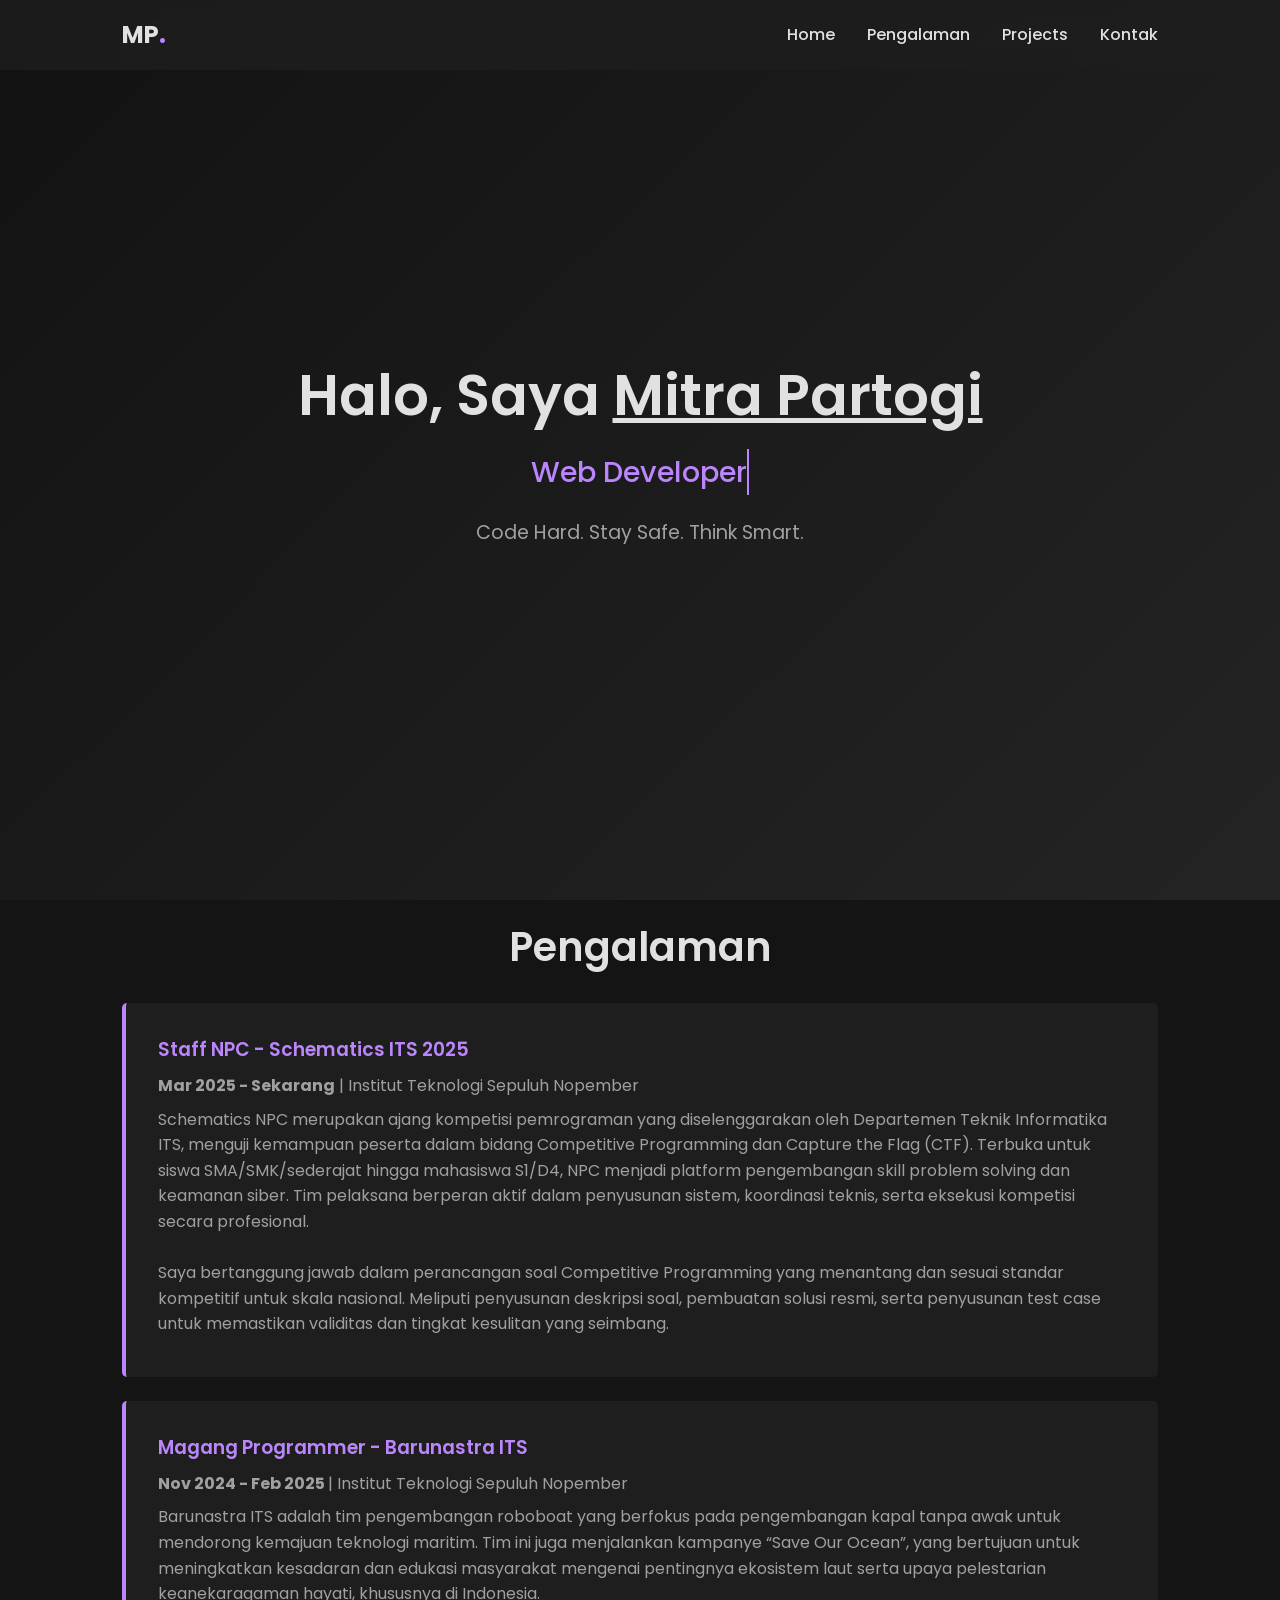
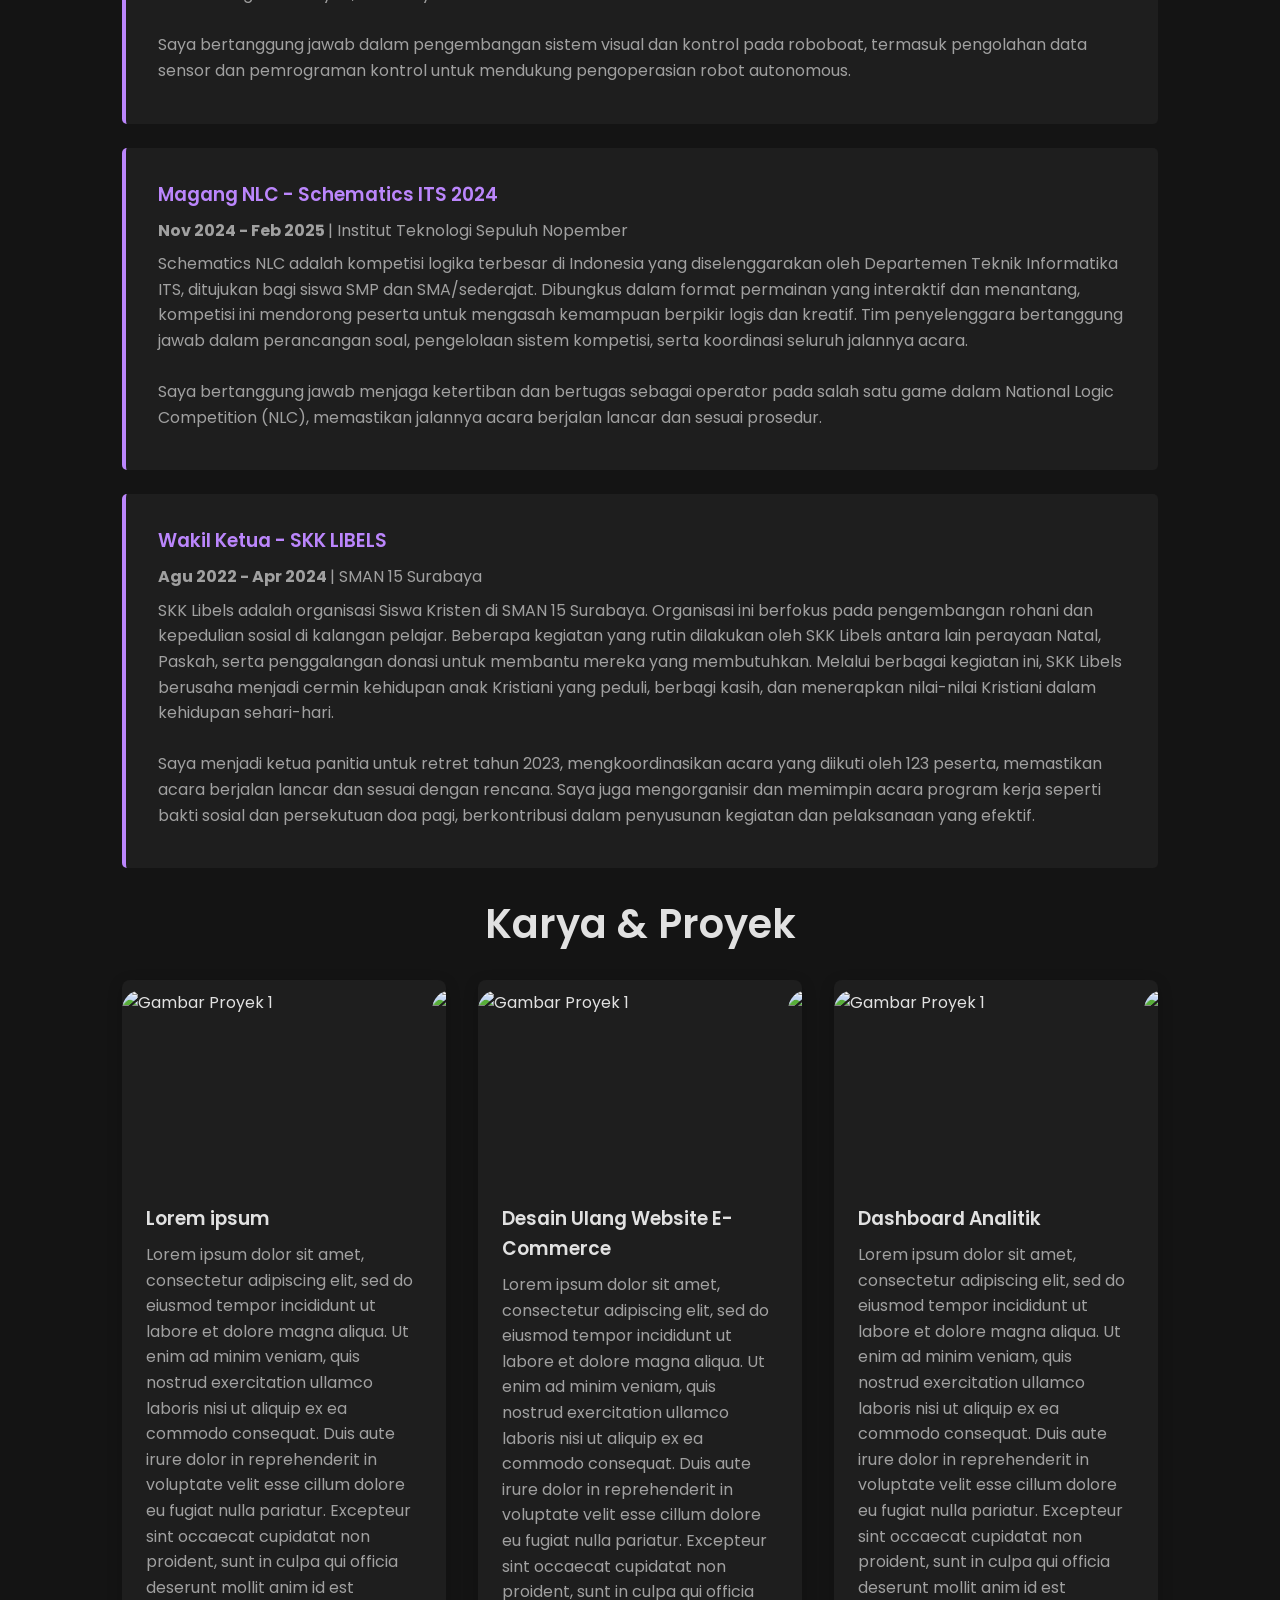
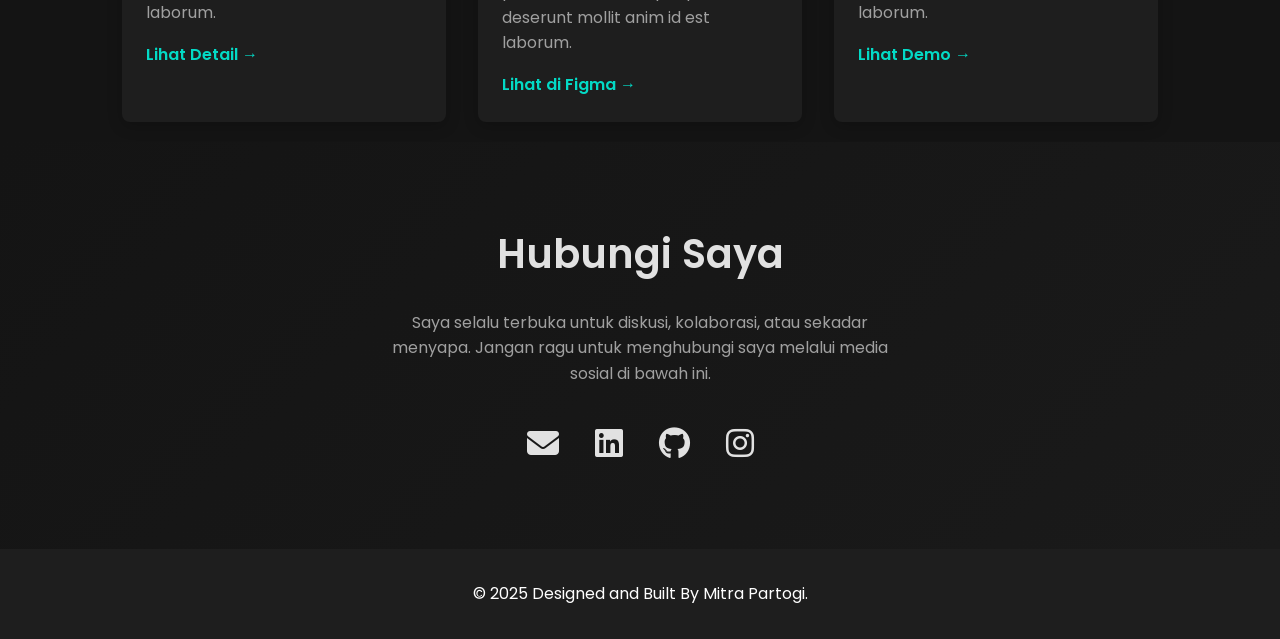
==== commit 0db68896: "smolus updatus" ====
--- a/index.html
+++ b/index.html
@@ -126,8 +126,24 @@
                     <a href="#" class="project-link">Lihat Detail &rarr;</a>
                 </div>
             </div>
+
+
                 <div class="project-card">
-                    <img src="https://source.unsplash.com/500x300/?ecommerce,abstract" alt="Project 2">
+                  <div class="image-window">
+                    <div class="image-scroller" style="padding-top:10px ;">
+                        <img class="card-images" src="img/dummy-1.jpeg" alt="Gambar Proyek 1">
+                        <img class="card-images" src="img/dummy-2.png" alt="Gambar Proyek 2">
+                        <img class="card-images" src="img/dummy-2.png" alt="Gambar Proyek 3">
+                        <img class="card-images" src="img/dummy-2.png" alt="Gambar Proyek 4">
+
+                        <img class="card-images" src="img/dummy-1.jpeg" alt="Gambar Proyek 1">
+                        <img class="card-images" src="img/dummy-2.png" alt="Gambar Proyek 2">
+                        <img class="card-images" src="img/dummy-2.png" alt="Gambar Proyek 3">
+                        <img class="card-images" src="img/dummy-2.png" alt="Gambar Proyek 4">
+                    
+                    </div>
+                </div>
+
                     <div class="project-content">
                         <h3>Desain Ulang Website E-Commerce</h3>
                         <p>
@@ -137,7 +153,21 @@
                     </div>
                 </div>
                 <div class="project-card">
-                    <img src="https://source.unsplash.com/500x300/?data,visualization" alt="Project 3">
+                <div class="image-window">
+                    <div class="image-scroller" style="padding-top:10px ;">
+                        <img class="card-images" src="img/dummy-1.jpeg" alt="Gambar Proyek 1">
+                        <img class="card-images" src="img/dummy-2.png" alt="Gambar Proyek 2">
+                        <img class="card-images" src="img/dummy-2.png" alt="Gambar Proyek 3">
+                        <img class="card-images" src="img/dummy-2.png" alt="Gambar Proyek 4">
+
+                        <img class="card-images" src="img/dummy-1.jpeg" alt="Gambar Proyek 1">
+                        <img class="card-images" src="img/dummy-2.png" alt="Gambar Proyek 2">
+                        <img class="card-images" src="img/dummy-2.png" alt="Gambar Proyek 3">
+                        <img class="card-images" src="img/dummy-2.png" alt="Gambar Proyek 4">
+                    
+                    </div>
+                </div>
+                
                     <div class="project-content">
                         <h3>Dashboard Analitik</h3>
                         <p>
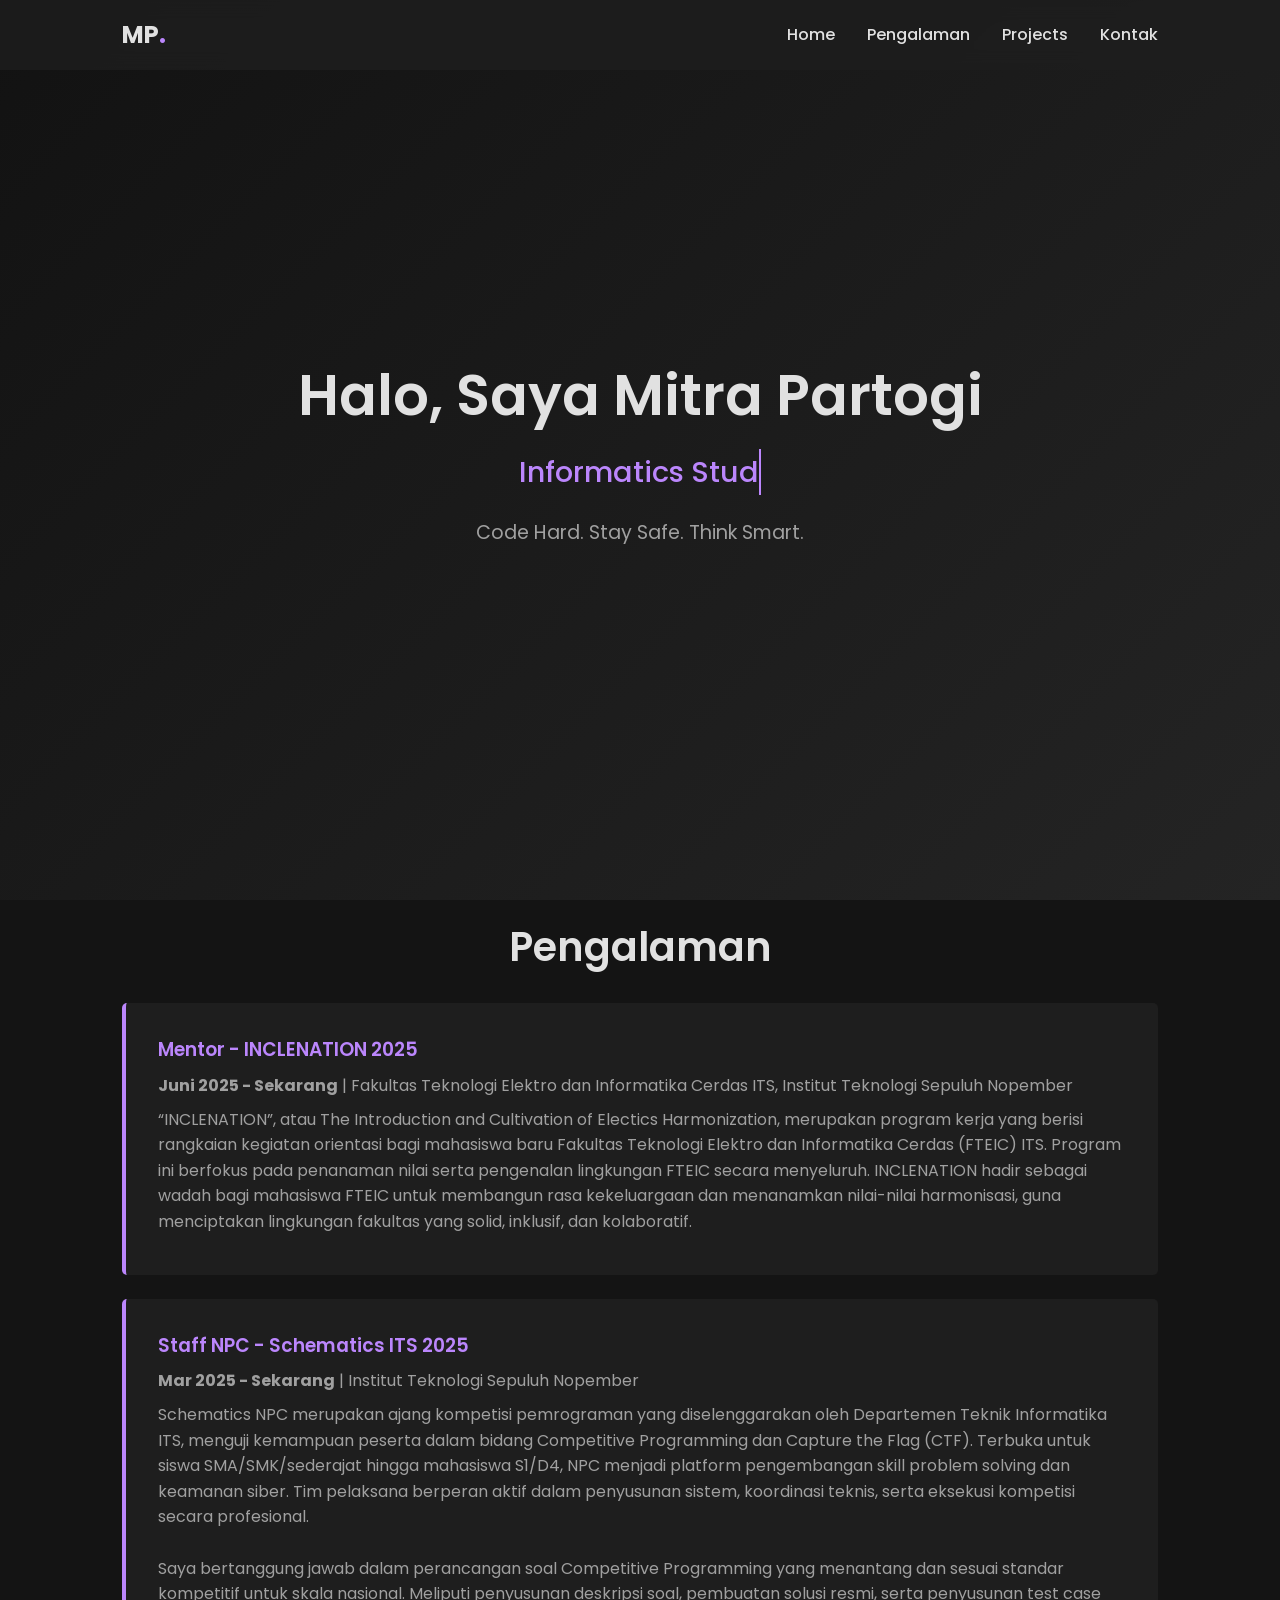
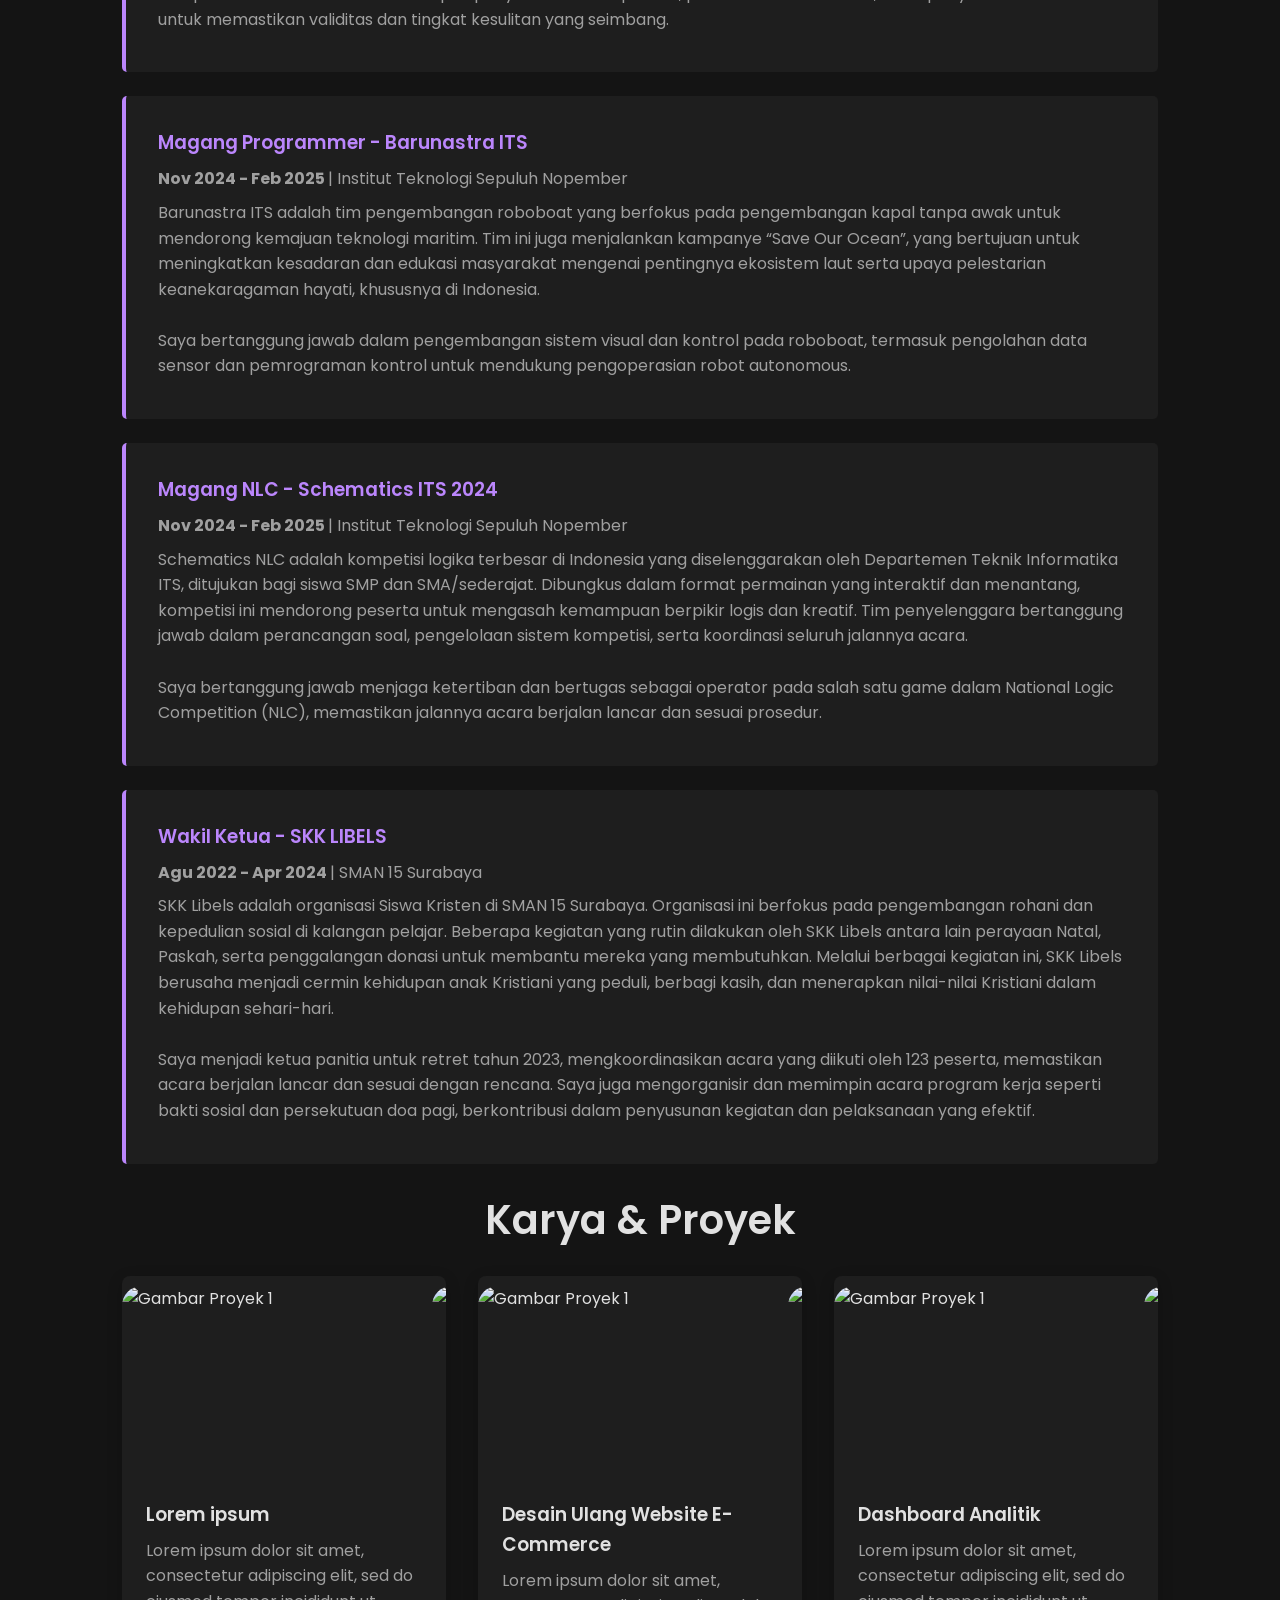
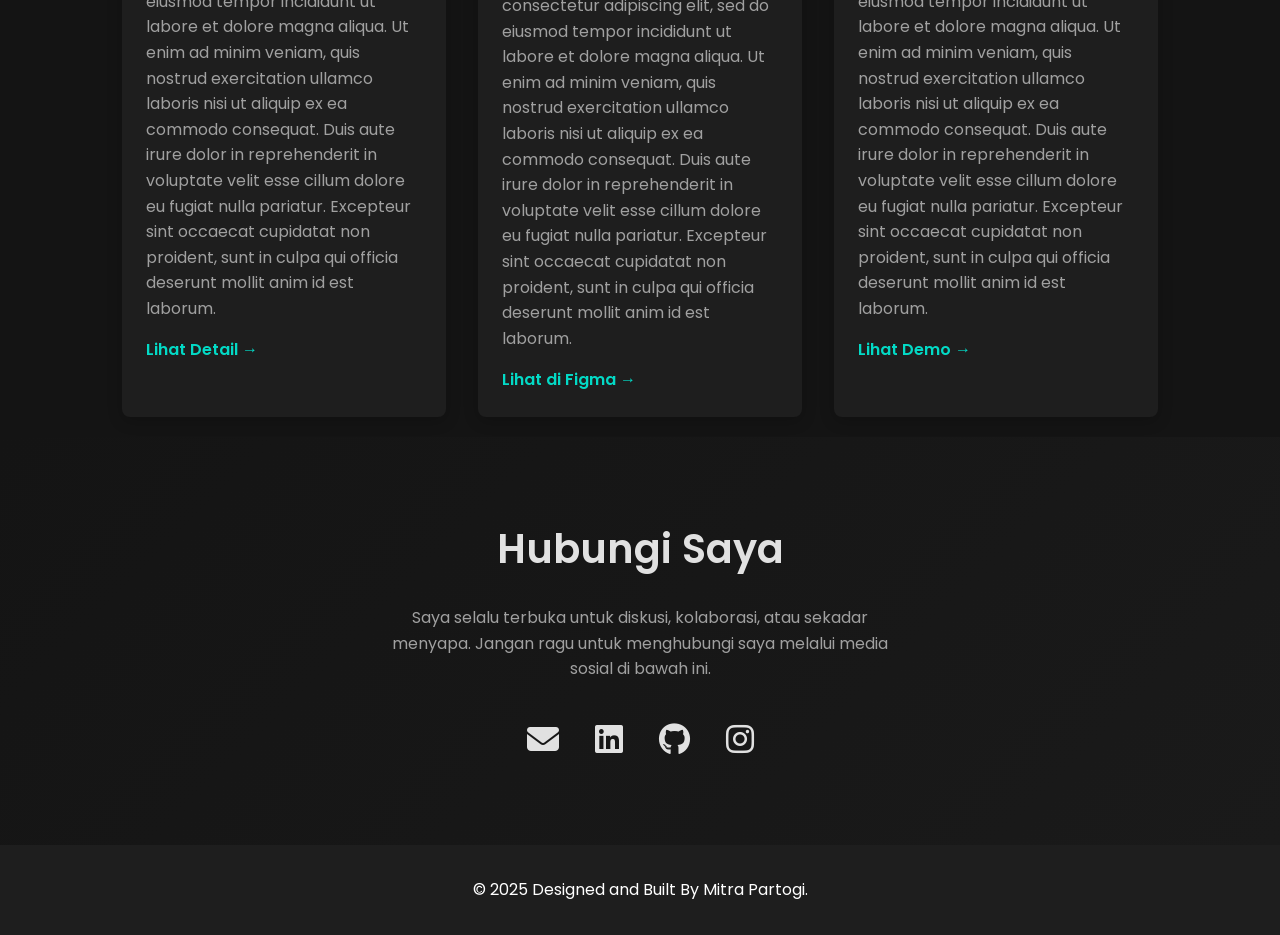
==== commit 89984064: "smolus updatus" ====
--- a/index.html
+++ b/index.html
@@ -27,7 +27,7 @@
     <main>
         <section id="home">
             <div class="home-content">
-                <h1>Halo, Saya <span style="text-decoration: underline;">Mitra Partogi</span></h1>
+                <h1>Halo, Saya <span class="name-masked" data-text="Mitra Partogi">Mitra Partogi</span></h1>
                 <p class="profession">Web Developer & UI/UX Enthusiast</p>
                 <p class="tagline">Code Hard. Stay Safe. Think Smart.</p>
             </div>
@@ -36,6 +36,30 @@
         <section id="experience" class="container">
             <h2 style="margin-top: 15px;">Pengalaman</h2>
             <div class="experience-list">
+
+                 <div class="experience-item">
+                    <h3>
+                        Mentor - INCLENATION 2025
+                    </h3>
+
+                    <p><strong>Juni 2025 - Sekarang</strong> | Fakultas Teknologi Elektro dan Informatika Cerdas ITS, Institut Teknologi Sepuluh Nopember</p>
+                    <p>
+                        “INCLENATION”, atau The Introduction and Cultivation of Electics Harmonization, merupakan program kerja yang berisi rangkaian kegiatan orientasi bagi
+                        mahasiswa baru Fakultas Teknologi Elektro
+                        dan Informatika Cerdas (FTEIC) ITS.
+                        Program ini berfokus pada penanaman nilai
+                        serta pengenalan lingkungan FTEIC secara
+                        menyeluruh.
+
+                        INCLENATION hadir sebagai wadah bagi
+                        mahasiswa FTEIC untuk membangun rasa
+                        kekeluargaan dan menanamkan nilai-nilai
+                        harmonisasi, guna menciptakan lingkungan
+                        fakultas yang solid, inklusif, dan kolaboratif.             
+                    </p>
+                </div>
+
+
                 <div class="experience-item">
                     <h3>
                         Staff NPC - Schematics ITS 2025
--- a/style.css
+++ b/style.css
@@ -175,6 +175,37 @@
             margin: auto;
         }
 
+       .name-masked {
+        position: relative; /* Diperlukan agar pseudo-element bisa diposisikan */
+        display: inline-block;
+        cursor: pointer;
+
+        /* LAPISAN BAWAH (DEFAULT): Ini adalah teks putih solid yang terlihat pertama kali */
+        color: var(--text-color); 
+        }
+
+        /* LAPISAN ATAS (TERSEMBUNYI): Ini adalah lapisan gradasi yang akan kita 'ungkap' */
+        .name-masked::before {
+        content: attr(data-text); /* Mengambil teks dari atribut 'data-text' */
+        position: absolute;
+        top: 0;
+        left: 0;
+    
+
+        /* Membuat lapisan ini memiliki warna gradasi */
+        background: linear-gradient(90deg, var(--primary-color), var(--secondary-color));
+        -webkit-background-clip: text;
+        background-clip: text;
+        color: transparent; /* Teksnya transparan agar background terlihat */
+
+        /* INI KUNCINYA: Membuat 'topeng' yang akan menampilkan lapisan ini */
+        /* Lingkaran solid akan MENAMPILKAN lapisan ini, area transparan akan MENYEMBUNYIKANNYA */
+        -webkit-mask-image: radial-gradient(circle 50px at var(--x, -100px) var(--y, -100px), black 100%, transparent 50%);
+        mask-image: radial-gradient(circle 50px at var(--x, -100px) var(--y, -100px), black 100%, transparent 50%);
+        }
+
+        
+
         /* --- Experience Section --- */
 
 
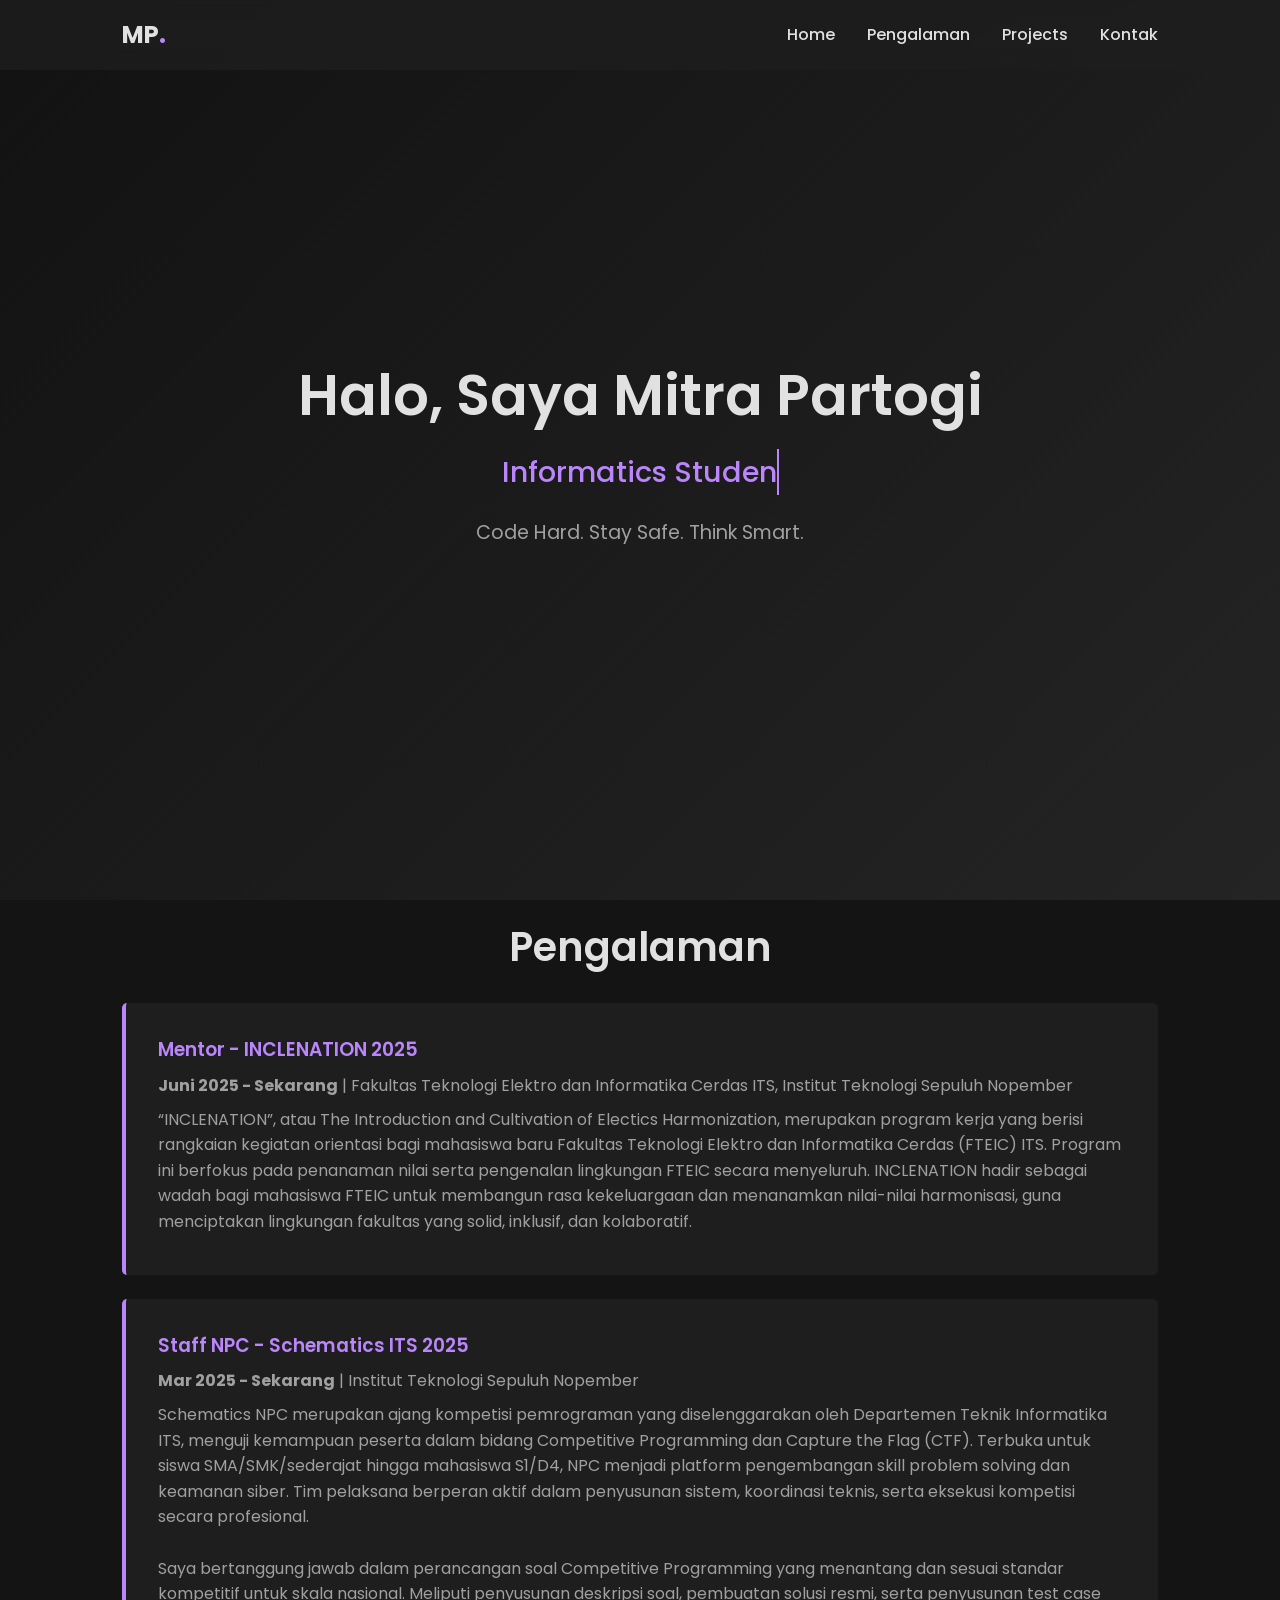
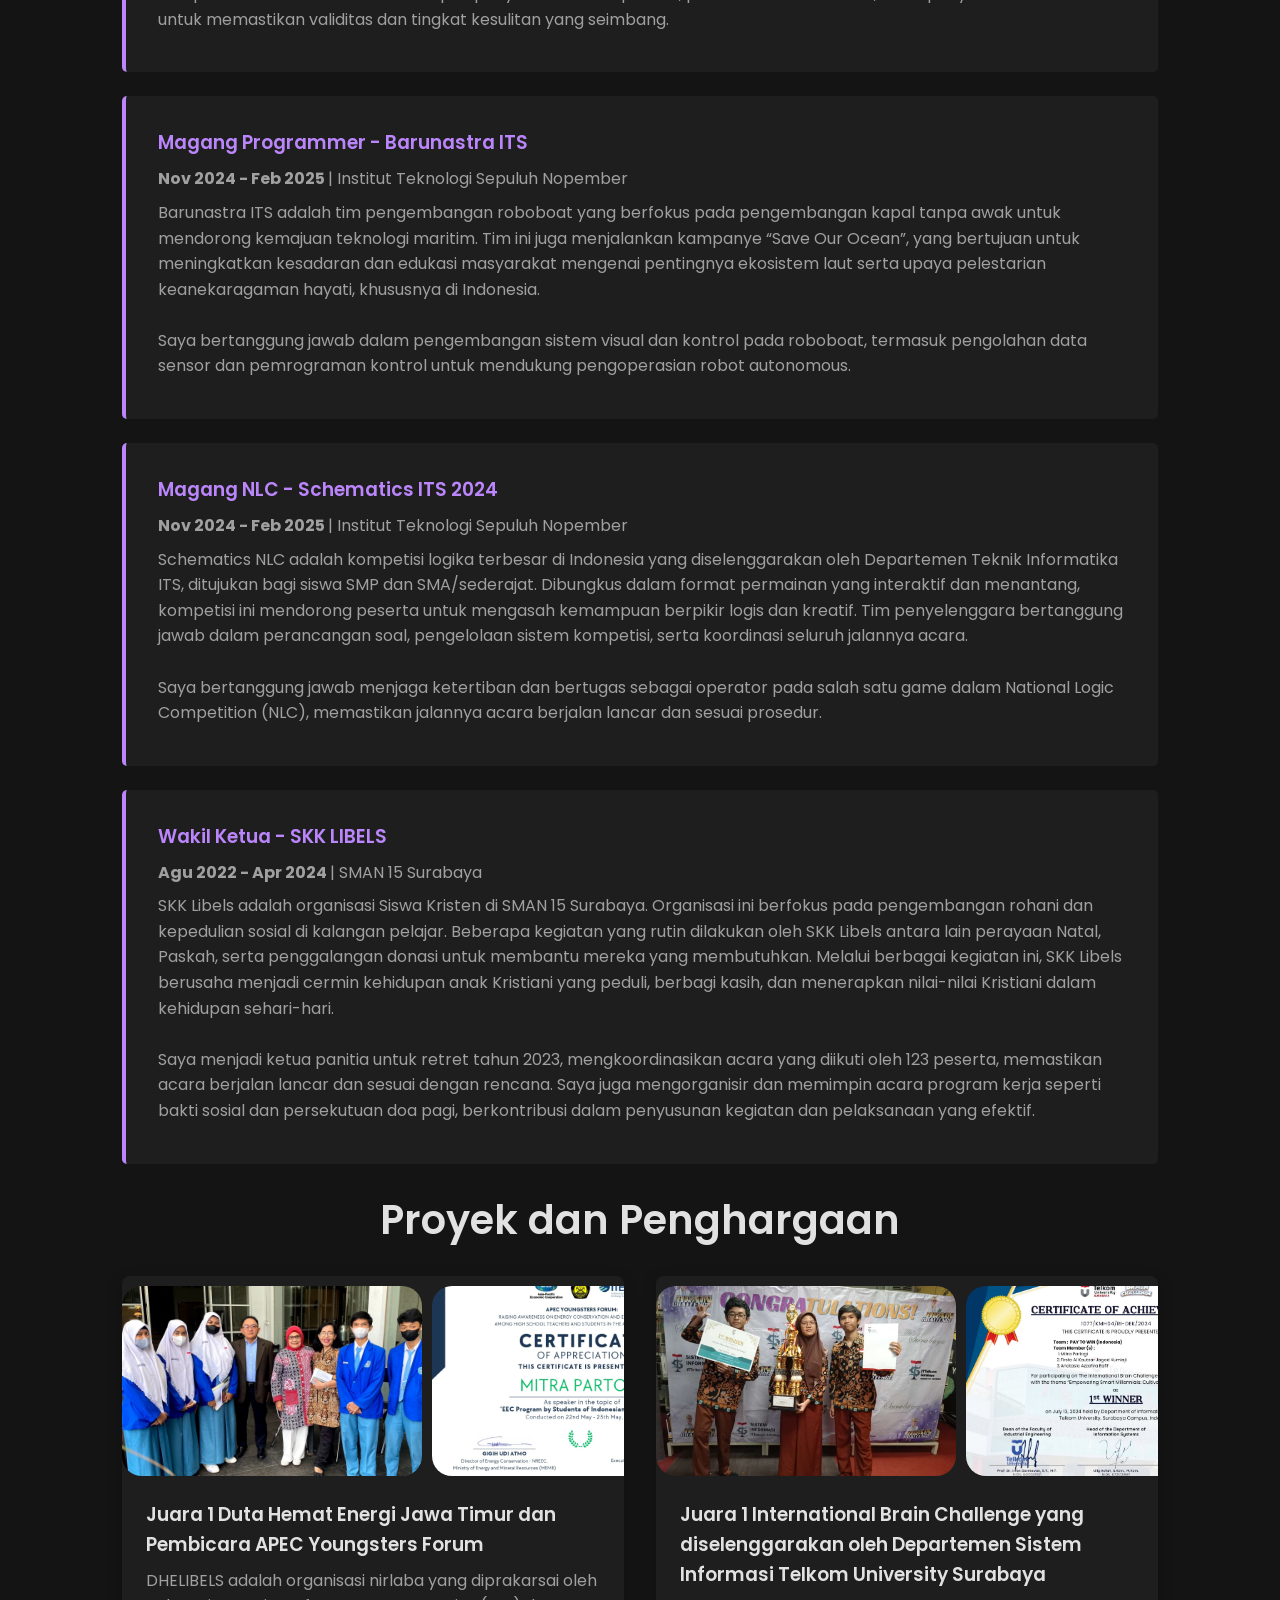
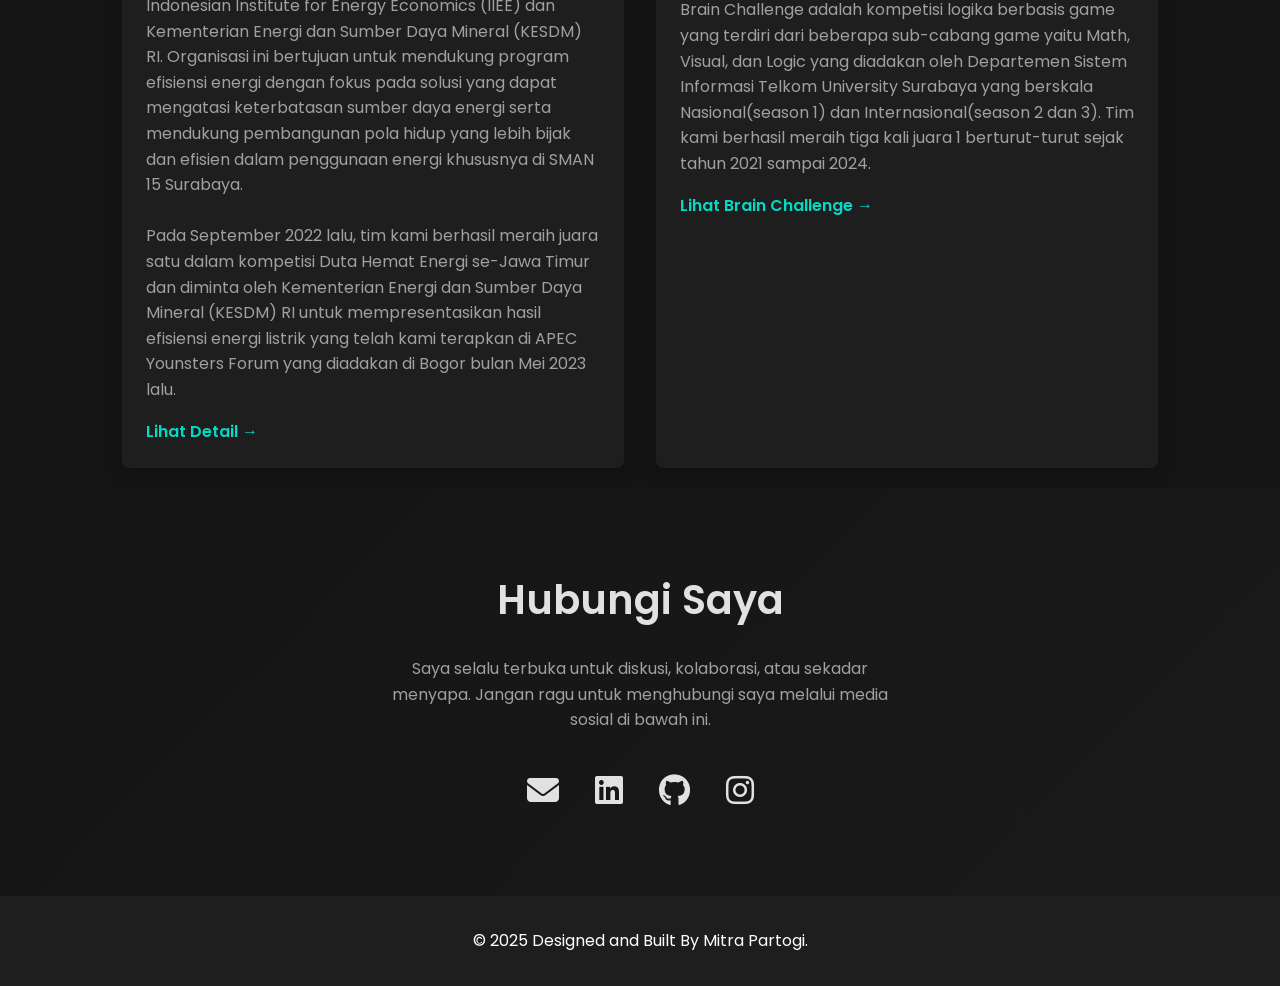
==== commit 2fa74f35: "smolus updatus" ====
--- a/index.html
+++ b/index.html
@@ -124,30 +124,35 @@
         </section>
 
         <section id="work" class="container">
-            <h2>Karya & Proyek</h2>
+            <h2>Proyek dan Penghargaan</h2>
             <div class="project-grid">
                <div class="project-card">
                 <div class="image-window">
                     <div class="image-scroller" style="padding-top:10px ;">
-                        <img class="card-images" src="img/dummy-1.jpeg" alt="Gambar Proyek 1">
-                        <img class="card-images" src="img/dummy-2.png" alt="Gambar Proyek 2">
-                        <img class="card-images" src="img/dummy-2.png" alt="Gambar Proyek 3">
-                        <img class="card-images" src="img/dummy-2.png" alt="Gambar Proyek 4">
-
-                        <img class="card-images" src="img/dummy-1.jpeg" alt="Gambar Proyek 1">
-                        <img class="card-images" src="img/dummy-2.png" alt="Gambar Proyek 2">
-                        <img class="card-images" src="img/dummy-2.png" alt="Gambar Proyek 3">
-                        <img class="card-images" src="img/dummy-2.png" alt="Gambar Proyek 4">
+                        <img class="card-images" src="images/dhelibels-1.jpeg" alt="Gambar Proyek 1">
+                        <img class="card-images" src="images/dhelibels-2.jpeg" alt="Gambar Proyek 1">
+                        <img class="card-images" src="images/dhelibels-3.jpeg" alt="Gambar Proyek 1">
+                        <img class="card-images" src="images/dhelibels-4.jpeg" alt="Gambar Proyek 1">
+
+                        <img class="card-images" src="images/dhelibels-1.jpeg" alt="Gambar Proyek 1">
+                        <img class="card-images" src="images/dhelibels-2.jpeg" alt="Gambar Proyek 1">
+                        <img class="card-images" src="images/dhelibels-3.jpeg" alt="Gambar Proyek 1">
+                        <img class="card-images" src="images/dhelibels-4.jpeg" alt="Gambar Proyek 1">
                     
                     </div>
                 </div>
                 
                 <div class="project-content">
-                    <h3>Lorem ipsum</h3>
-                    <p>
-                    Lorem ipsum dolor sit amet, consectetur adipiscing elit, sed do eiusmod tempor incididunt ut labore et dolore magna aliqua. Ut enim ad minim veniam, quis nostrud exercitation ullamco laboris nisi ut aliquip ex ea commodo consequat. Duis aute irure dolor in reprehenderit in voluptate velit esse cillum dolore eu fugiat nulla pariatur. Excepteur sint occaecat cupidatat non proident, sunt in culpa qui officia deserunt mollit anim id est laborum.                    
-                    </p>
-                    <a href="#" class="project-link">Lihat Detail &rarr;</a>
+                    <h3>Juara 1 Duta Hemat Energi Jawa Timur dan Pembicara APEC Youngsters Forum</h3>
+                    <p>
+                        DHELIBELS adalah organisasi nirlaba yang diprakarsai oleh Indonesian Institute for Energy Economics (IIEE) dan Kementerian Energi dan
+                        Sumber Daya Mineral (KESDM) RI. Organisasi ini bertujuan untuk mendukung program efisiensi energi dengan fokus pada solusi yang
+                        dapat mengatasi keterbatasan sumber daya energi serta mendukung pembangunan pola hidup yang lebih bijak dan efisien dalam
+                        penggunaan energi khususnya di SMAN 15 Surabaya. <br> <br>
+                        Pada September 2022 lalu, tim kami berhasil meraih juara satu dalam kompetisi Duta Hemat Energi se-Jawa Timur dan diminta oleh Kementerian Energi dan Sumber Daya Mineral (KESDM) RI
+                        untuk mempresentasikan hasil efisiensi energi listrik yang telah kami terapkan di APEC Younsters Forum yang diadakan di Bogor bulan Mei 2023 lalu.                
+                    </p>
+                    <a href="https://www.instagram.com/dhelibe15/" target="_blank" class="project-link">Lihat Detail &rarr;</a>
                 </div>
             </div>
 
@@ -155,28 +160,30 @@
                 <div class="project-card">
                   <div class="image-window">
                     <div class="image-scroller" style="padding-top:10px ;">
-                        <img class="card-images" src="img/dummy-1.jpeg" alt="Gambar Proyek 1">
-                        <img class="card-images" src="img/dummy-2.png" alt="Gambar Proyek 2">
-                        <img class="card-images" src="img/dummy-2.png" alt="Gambar Proyek 3">
-                        <img class="card-images" src="img/dummy-2.png" alt="Gambar Proyek 4">
-
-                        <img class="card-images" src="img/dummy-1.jpeg" alt="Gambar Proyek 1">
-                        <img class="card-images" src="img/dummy-2.png" alt="Gambar Proyek 2">
-                        <img class="card-images" src="img/dummy-2.png" alt="Gambar Proyek 3">
-                        <img class="card-images" src="img/dummy-2.png" alt="Gambar Proyek 4">
-                    
+                        <img class="card-images" src="images/brain-challenge-1.jpeg" alt="Gambar Proyek 1">
+                        <img class="card-images" src="images/brain-challenge-2.jpeg" alt="Gambar Proyek 1">
+                        <img class="card-images" src="images/brain-challenge-3.jpeg" alt="Gambar Proyek 1">
+                        <img class="card-images" src="images/brain-challenge-4.jpeg" alt="Gambar Proyek 1">
+                        
+                        <img class="card-images" src="images/brain-challenge-1.jpeg" alt="Gambar Proyek 1">
+                        <img class="card-images" src="images/brain-challenge-2.jpeg" alt="Gambar Proyek 1">
+                        <img class="card-images" src="images/brain-challenge-3.jpeg" alt="Gambar Proyek 1">
+                        <img class="card-images" src="images/brain-challenge-4.jpeg" alt="Gambar Proyek 1">
                     </div>
                 </div>
 
                     <div class="project-content">
-                        <h3>Desain Ulang Website E-Commerce</h3>
+                        <h3>Juara 1 International Brain Challenge yang diselenggarakan oleh Departemen Sistem Informasi Telkom University Surabaya</h3>
                         <p>
-                            Lorem ipsum dolor sit amet, consectetur adipiscing elit, sed do eiusmod tempor incididunt ut labore et dolore magna aliqua. Ut enim ad minim veniam, quis nostrud exercitation ullamco laboris nisi ut aliquip ex ea commodo consequat. Duis aute irure dolor in reprehenderit in voluptate velit esse cillum dolore eu fugiat nulla pariatur. Excepteur sint occaecat cupidatat non proident, sunt in culpa qui officia deserunt mollit anim id est laborum.
+                            Brain Challenge adalah kompetisi logika berbasis game yang terdiri dari beberapa sub-cabang game yaitu Math, Visual, dan Logic yang diadakan oleh Departemen Sistem Informasi 
+                            Telkom University Surabaya yang berskala Nasional(season 1) dan Internasional(season 2 dan 3). Tim kami berhasil meraih tiga kali juara 1 berturut-turut sejak
+                            tahun 2021 sampai 2024. 
                         </p>
-                        <a href="#" class="project-link">Lihat di Figma &rarr;</a>
-                    </div>
-                </div>
-                <div class="project-card">
+                        <a href="https://www.instagram.com/telyu.brainchallenge/" target="_blank" class="project-link">Lihat Brain Challenge &rarr;</a>
+                    </div>
+                </div>
+
+                <!-- <div class="project-card">
                 <div class="image-window">
                     <div class="image-scroller" style="padding-top:10px ;">
                         <img class="card-images" src="img/dummy-1.jpeg" alt="Gambar Proyek 1">
@@ -199,7 +206,9 @@
                         </p>   
                         <a href="#" class="project-link">Lihat Demo &rarr;</a>
                     </div>
-                </div>
+                </div> -->
+
+
             </div>
         </section>
 
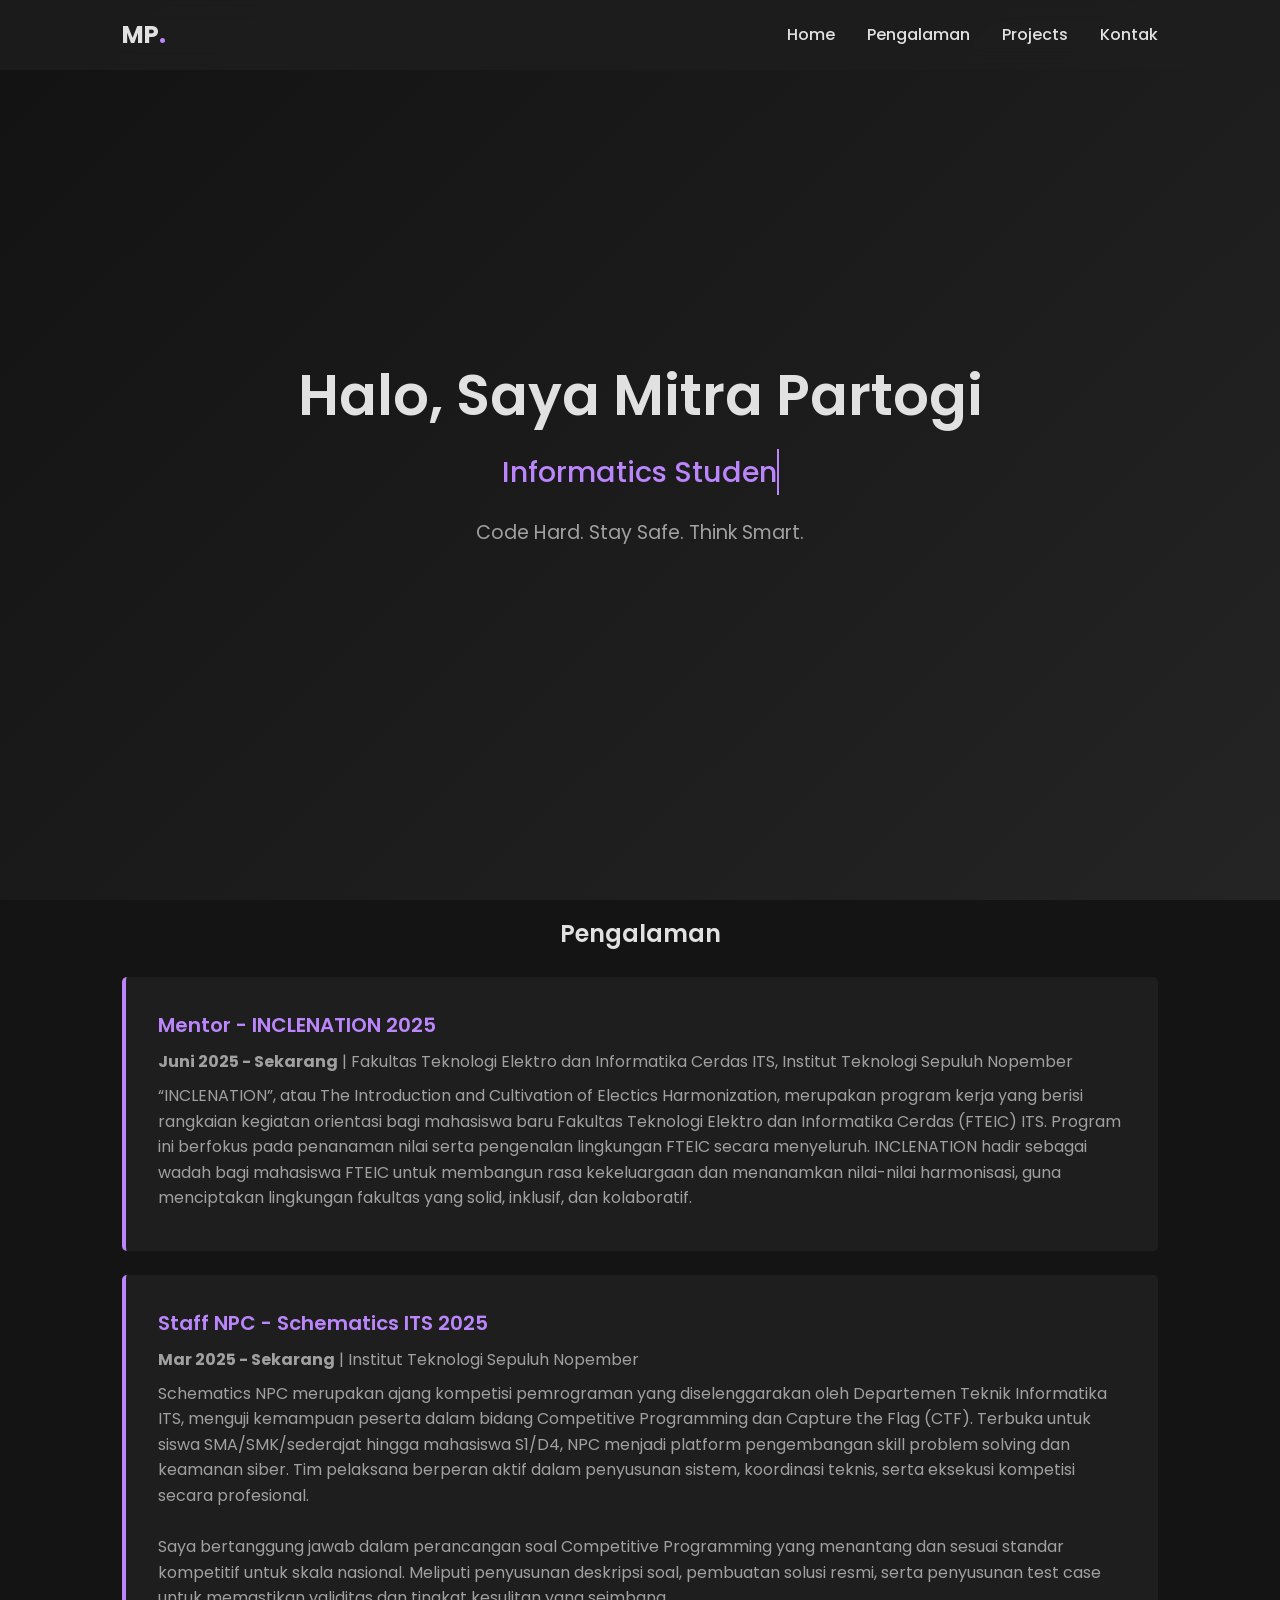
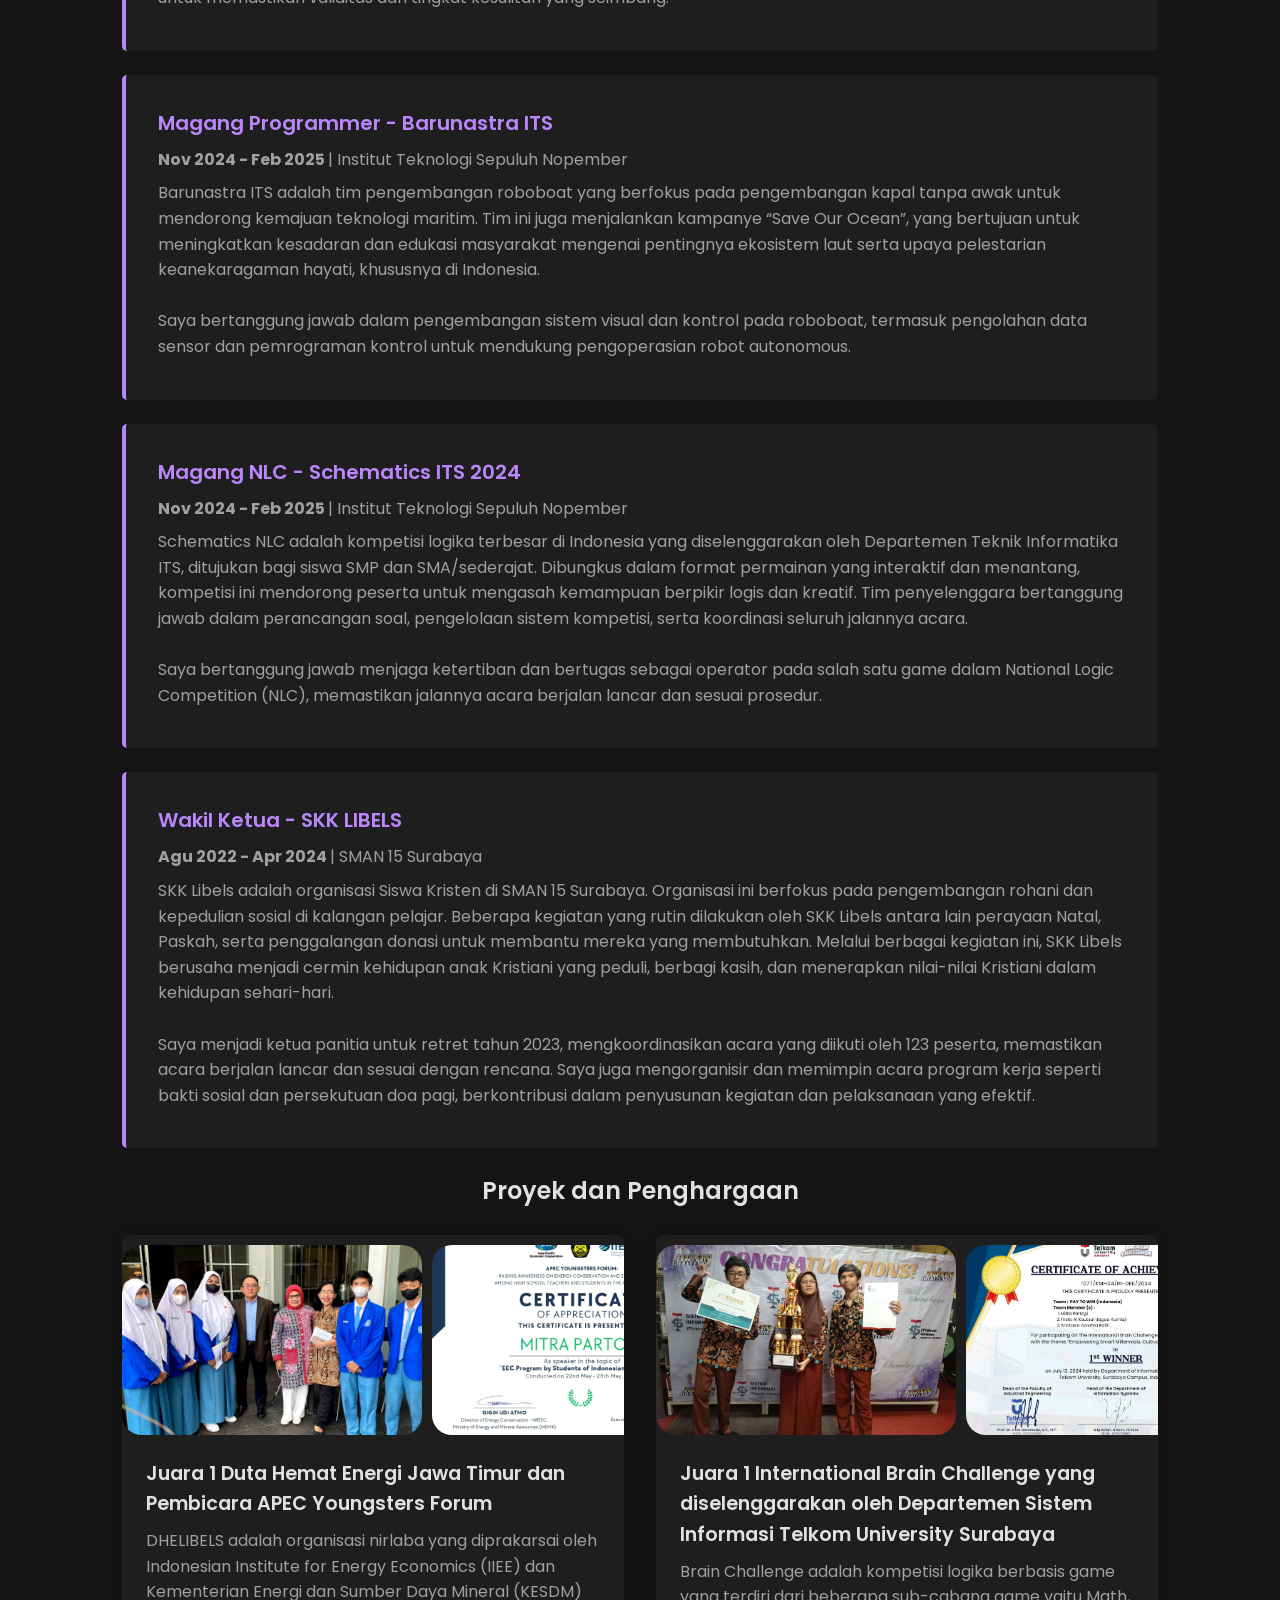
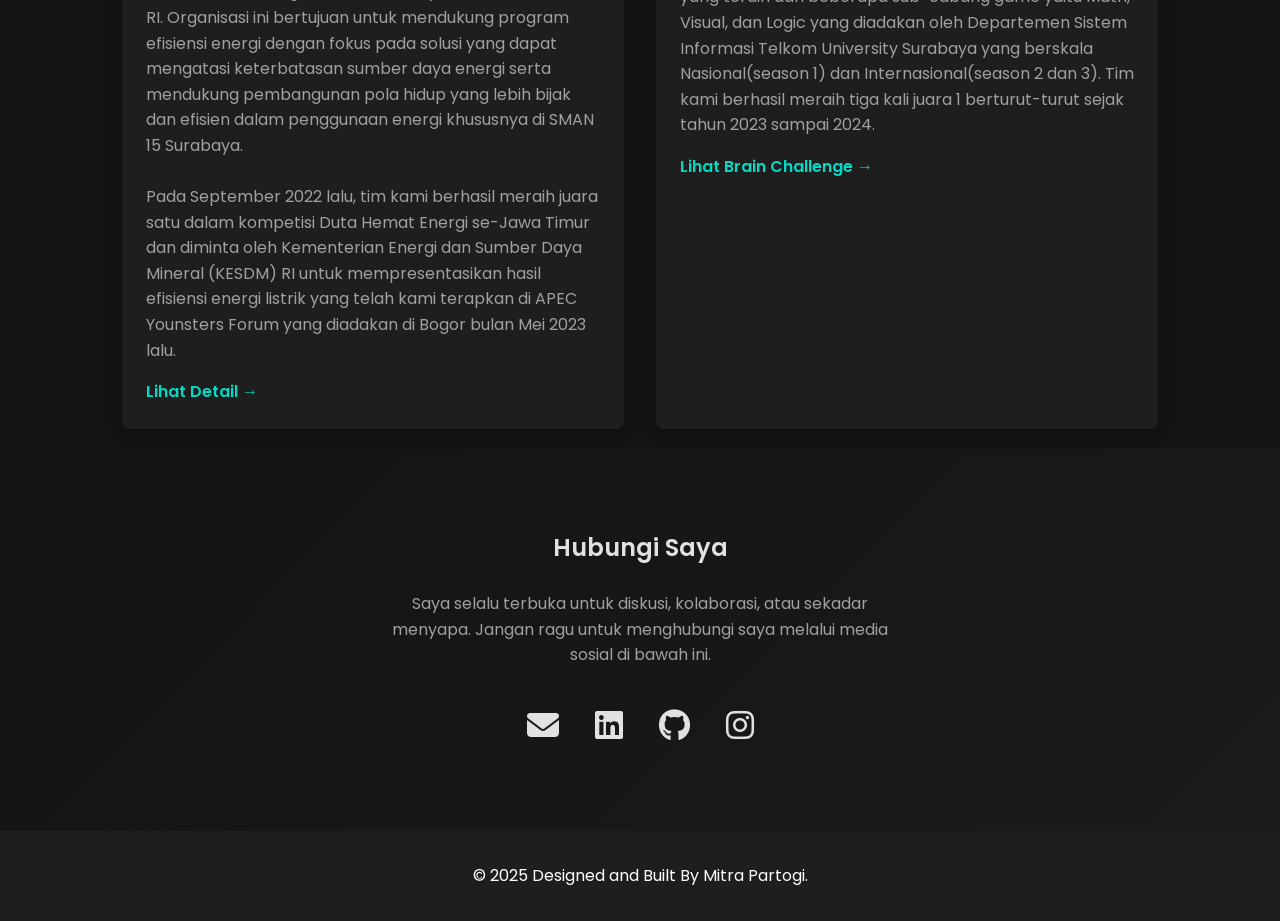
==== commit b8923fb5: "smolus updatus" ====
--- a/index.html
+++ b/index.html
@@ -177,7 +177,7 @@
                         <p>
                             Brain Challenge adalah kompetisi logika berbasis game yang terdiri dari beberapa sub-cabang game yaitu Math, Visual, dan Logic yang diadakan oleh Departemen Sistem Informasi 
                             Telkom University Surabaya yang berskala Nasional(season 1) dan Internasional(season 2 dan 3). Tim kami berhasil meraih tiga kali juara 1 berturut-turut sejak
-                            tahun 2021 sampai 2024. 
+                            tahun 2023 sampai 2024. 
                         </p>
                         <a href="https://www.instagram.com/telyu.brainchallenge/" target="_blank" class="project-link">Lihat Brain Challenge &rarr;</a>
                     </div>
--- a/style.css
+++ b/style.css
@@ -41,8 +41,11 @@
         }
 
         h1 { font-size: 3rem; }
-        h2 { font-size: 2.5rem; margin-bottom: 1.5rem; text-align: center; }
-
+        h2 {
+            font-size: clamp(0.625remm, 5vw, 2.5rem);
+            margin-bottom: 1.5rem;
+            text-align: center;
+        }
         section {
             padding: 5rem 0;
             opacity: 0;
@@ -109,7 +112,7 @@
             transition: color 0.3s;
         }
 
-        .nav-links a::after {
+        .nav-links a::after {   
             content: '';
             position: absolute;
             width: 0;
@@ -226,11 +229,13 @@
         .experience-item h3 {
             color: var(--primary-color);
             margin-bottom: 0.5rem;
+            font-size: clamp(0.825rem, 3vw, 1.25rem); /* Tambahkan ini */
         }
 
         .experience-item p {
             color: var(--text-color-secondary);
             margin-bottom: 0.5rem;
+            font-size: clamp(0.625rem, 2.5vw, 1rem); /* Tambahkan ini */
         }
 
         /* --- Work/Projects Section --- */
@@ -318,11 +323,13 @@
 
         .project-content h3 {
             margin-bottom: 0.5rem;
+            font-size: clamp(0.825rem, 3vw, 1.2rem);
         }
 
         .project-content p {
             color: var(--text-color-secondary);
             margin-bottom: 1rem;
+            font-size: clamp(0.625rem, 2.5vw, 1rem);
         }
 
         .project-link {
@@ -373,7 +380,7 @@
         }
 
         /* --- Responsive Design --- */
-        @media (max-width: 768px) {
+        @media (max-width: 769px) {
             h1 { font-size: 2.5rem; }
             #home h1 { font-size: 2.8rem; }
             #home .profession { font-size: 1.5rem; }
